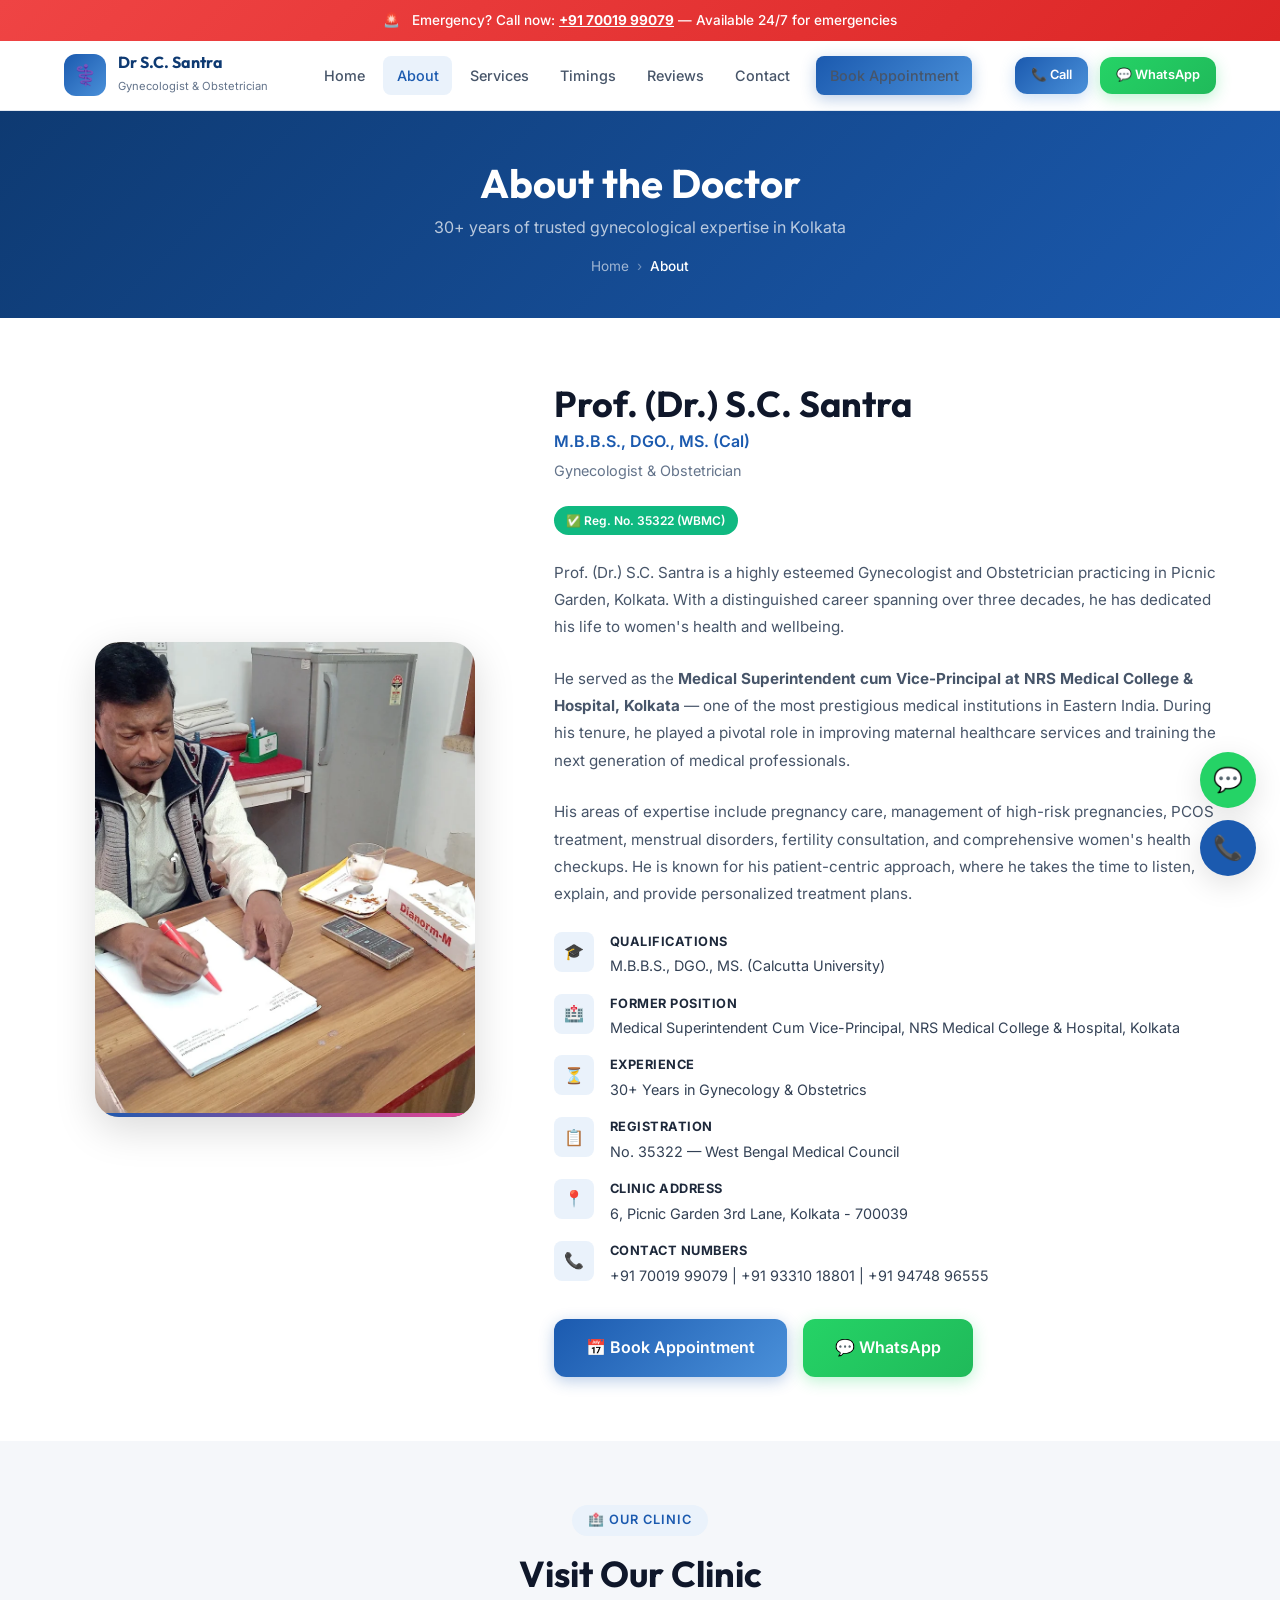
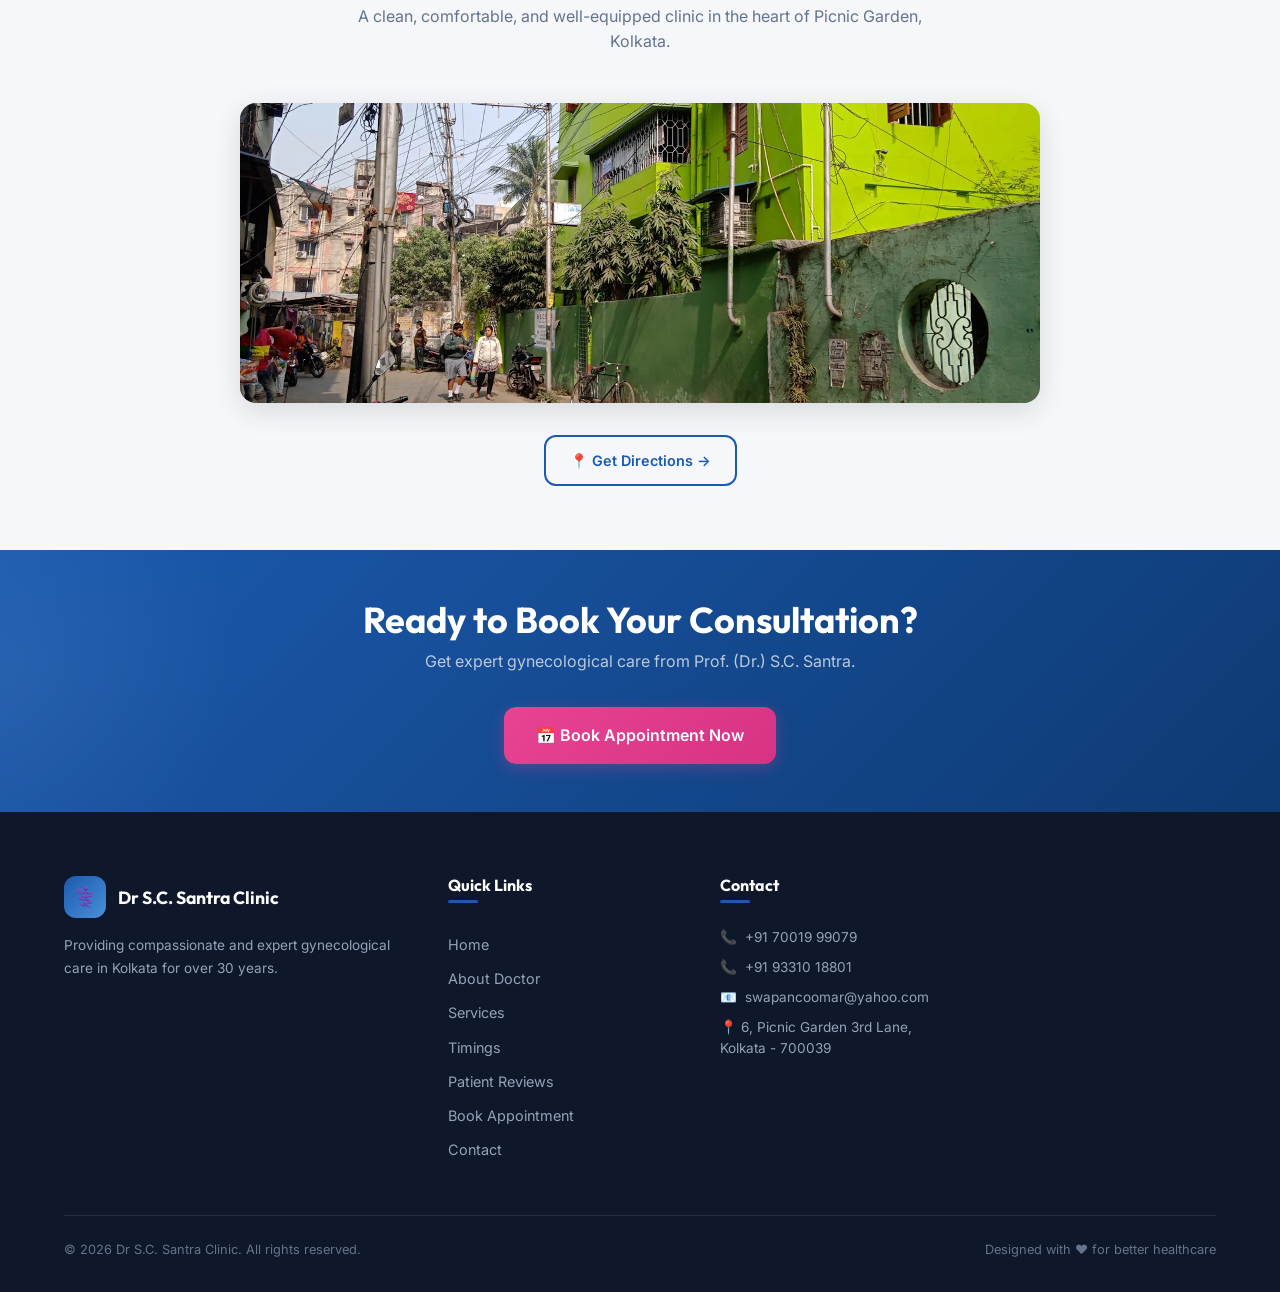
==== about.html @ 9cd1155f "first upload" ====
<!DOCTYPE html>
<html lang="en">

<head>
    <meta charset="UTF-8">
    <meta name="viewport" content="width=device-width, initial-scale=1.0">
    <title>About Prof. (Dr.) S.C. Santra — Gynecologist in Kolkata</title>
    <meta name="description"
        content="Know more about Prof. (Dr.) S.C. Santra — MBBS, DGO, MS (Cal). Formerly Medical Superintendent, NRS Medical College & Hospital, Kolkata. 30+ years of experience in Gynecology & Obstetrics.">
    <meta name="keywords"
        content="Dr SC Santra Kolkata, NRS Medical College gynecologist, best gynecologist Picnic Garden, experienced lady doctor Kolkata">
    <link rel="icon" type="image/svg+xml"
        href="data:image/svg+xml,<svg xmlns='http://www.w3.org/2000/svg' viewBox='0 0 100 100'><text y='.9em' font-size='90'>⚕️</text></svg>">
    <link rel="stylesheet" href="css/style.css">
</head>

<body>

    <!-- Emergency Banner -->
    <div class="emergency-banner">
        <span>🚨</span> Emergency? Call now: <a href="tel:+917001999079">+91 70019 99079</a> — Available 24/7 for
        emergencies
    </div>

    <!-- Header -->
    <header class="header" id="header">
        <div class="container">
            <nav class="nav">
                <a href="index.html" class="nav-logo">
                    <div class="nav-logo-icon">⚕️</div>
                    <div class="nav-logo-text">
                        <h4>Dr S.C. Santra</h4>
                        <span>Gynecologist & Obstetrician</span>
                    </div>
                </a>
                <div class="nav-links" id="navLinks">
                    <a href="index.html">Home</a>
                    <a href="about.html" class="active">About</a>
                    <a href="services.html">Services</a>
                    <a href="timings.html">Timings</a>
                    <a href="reviews.html">Reviews</a>
                    <a href="contact.html">Contact</a>
                    <a href="book.html" class="btn btn-primary btn-sm" style="margin-left:0.5rem;">Book Appointment</a>
                </div>
                <div class="nav-cta">
                    <a href="tel:+917001999079" class="btn btn-call btn-sm">📞 Call</a>
                    <a href="https://wa.me/917001999079?text=Hello%20Doctor%2C%20I%20would%20like%20to%20book%20an%20appointment."
                        class="btn btn-whatsapp btn-sm" target="_blank">💬 WhatsApp</a>
                </div>
                <button class="hamburger" id="hamburger" aria-label="Toggle menu">
                    <span></span><span></span><span></span>
                </button>
            </nav>
        </div>
    </header>

    <!-- Page Header -->
    <section class="page-header">
        <div class="container">
            <h1>About the Doctor</h1>
            <p>30+ years of trusted gynecological expertise in Kolkata</p>
            <div class="breadcrumb">
                <a href="index.html">Home</a>
                <span class="separator">›</span>
                <span class="current">About</span>
            </div>
        </div>
    </section>

    <!-- Doctor Profile -->
    <section class="section">
        <div class="container">
            <div class="doctor-profile">
                <div class="doctor-photo-wrapper fade-in">
                    <div class="doctor-photo">
                        <img src="images/doctor-1.jpg" alt="Prof. (Dr.) S.C. Santra — Gynecologist" loading="lazy">
                    </div>
                </div>
                <div class="doctor-info fade-in">
                    <h2>Prof. (Dr.) S.C. Santra</h2>
                    <p class="doc-qualification">M.B.B.S., DGO., MS. (Cal)</p>
                    <p class="doc-designation">Gynecologist & Obstetrician</p>
                    <span class="doc-reg">✅ Reg. No. 35322 (WBMC)</span>
                    <p class="bio">
                        Prof. (Dr.) S.C. Santra is a highly esteemed Gynecologist and Obstetrician practicing in Picnic
                        Garden, Kolkata.
                        With a distinguished career spanning over three decades, he has dedicated his life to women's
                        health and wellbeing.
                    </p>
                    <p class="bio">
                        He served as the <strong>Medical Superintendent cum Vice-Principal at NRS Medical College &
                            Hospital, Kolkata</strong> —
                        one of the most prestigious medical institutions in Eastern India. During his tenure, he played
                        a pivotal role in
                        improving maternal healthcare services and training the next generation of medical
                        professionals.
                    </p>
                    <p class="bio">
                        His areas of expertise include pregnancy care, management of high-risk pregnancies, PCOS
                        treatment,
                        menstrual disorders, fertility consultation, and comprehensive women's health checkups. He is
                        known for
                        his patient-centric approach, where he takes the time to listen, explain, and provide
                        personalized treatment plans.
                    </p>

                    <div class="doctor-details-list">
                        <div class="detail-item">
                            <div class="detail-icon">🎓</div>
                            <div class="detail-text">
                                <strong>Qualifications</strong>
                                M.B.B.S., DGO., MS. (Calcutta University)
                            </div>
                        </div>
                        <div class="detail-item">
                            <div class="detail-icon">🏥</div>
                            <div class="detail-text">
                                <strong>Former Position</strong>
                                Medical Superintendent Cum Vice-Principal, NRS Medical College & Hospital, Kolkata
                            </div>
                        </div>
                        <div class="detail-item">
                            <div class="detail-icon">⏳</div>
                            <div class="detail-text">
                                <strong>Experience</strong>
                                30+ Years in Gynecology & Obstetrics
                            </div>
                        </div>
                        <div class="detail-item">
                            <div class="detail-icon">📋</div>
                            <div class="detail-text">
                                <strong>Registration</strong>
                                No. 35322 — West Bengal Medical Council
                            </div>
                        </div>
                        <div class="detail-item">
                            <div class="detail-icon">📍</div>
                            <div class="detail-text">
                                <strong>Clinic Address</strong>
                                6, Picnic Garden 3rd Lane, Kolkata - 700039
                            </div>
                        </div>
                        <div class="detail-item">
                            <div class="detail-icon">📞</div>
                            <div class="detail-text">
                                <strong>Contact Numbers</strong>
                                +91 70019 99079 | +91 93310 18801 | +91 94748 96555
                            </div>
                        </div>
                    </div>

                    <div style="display:flex;gap:1rem;flex-wrap:wrap;">
                        <a href="book.html" class="btn btn-primary btn-lg">📅 Book Appointment</a>
                        <a href="https://wa.me/917001999079?text=Hello%20Doctor%2C%20I%20would%20like%20to%20book%20an%20appointment."
                            class="btn btn-whatsapp btn-lg" target="_blank">💬 WhatsApp</a>
                    </div>
                </div>
            </div>
        </div>
    </section>

    <!-- Clinic Photo -->
    <section class="section section-alt">
        <div class="container">
            <div class="section-header fade-in">
                <div class="badge">🏥 Our Clinic</div>
                <h2>Visit Our Clinic</h2>
                <p>A clean, comfortable, and well-equipped clinic in the heart of Picnic Garden, Kolkata.</p>
            </div>
            <div class="clinic-photo fade-in" style="max-width:800px;margin:0 auto;">
                <img src="images/clinic.jpg" alt="Dr S.C. Santra Clinic exterior, Picnic Garden, Kolkata"
                    loading="lazy">
            </div>
            <div class="text-center mt-2">
                <a href="contact.html" class="btn btn-outline">📍 Get Directions →</a>
            </div>
        </div>
    </section>

    <!-- CTA Banner -->
    <section class="cta-banner">
        <div class="container">
            <h2>Ready to Book Your Consultation?</h2>
            <p>Get expert gynecological care from Prof. (Dr.) S.C. Santra.</p>
            <a href="book.html" class="btn btn-accent btn-lg">📅 Book Appointment Now</a>
        </div>
    </section>

    <!-- Footer -->
    <footer class="footer">
        <div class="container">
            <div class="footer-grid">
                <div class="footer-brand">
                    <div class="footer-logo">
                        <div class="footer-logo-icon">⚕️</div>
                        <h4>Dr S.C. Santra Clinic</h4>
                    </div>
                    <p>Providing compassionate and expert gynecological care in Kolkata for over 30 years.</p>
                </div>
                <div class="footer-section">
                    <h4>Quick Links</h4>
                    <div class="footer-links">
                        <a href="index.html">Home</a>
                        <a href="about.html">About Doctor</a>
                        <a href="services.html">Services</a>
                        <a href="timings.html">Timings</a>
                        <a href="reviews.html">Patient Reviews</a>
                        <a href="book.html">Book Appointment</a>
                        <a href="contact.html">Contact</a>
                    </div>
                </div>
                <div class="footer-section">
                    <h4>Contact</h4>
                    <div class="footer-contact">
                        <p>📞 <a href="tel:+917001999079">+91 70019 99079</a></p>
                        <p>📞 <a href="tel:+919331018801">+91 93310 18801</a></p>
                        <p>📧 <a href="mailto:swapancoomar@yahoo.com">swapancoomar@yahoo.com</a></p>
                        <p>📍 6, Picnic Garden 3rd Lane, Kolkata - 700039</p>
                    </div>
                </div>
            </div>
            <div class="footer-bottom">
                <p>© 2026 Dr S.C. Santra Clinic. All rights reserved.</p>
                <p>Designed with ❤️ for better healthcare</p>
            </div>
        </div>
    </footer>

    <!-- Floating Buttons -->
    <div class="floating-buttons">
        <a href="https://wa.me/917001999079?text=Hello%20Doctor%2C%20I%20would%20like%20to%20book%20an%20appointment."
            class="float-btn whatsapp" target="_blank" aria-label="Book on WhatsApp">💬<span class="tooltip">Book on
                WhatsApp</span></a>
        <a href="tel:+917001999079" class="float-btn call" aria-label="Call Clinic">📞<span class="tooltip">Call
                Now</span></a>
    </div>

    <script src="js/main.js"></script>
</body>

</html>
---- css/style.css ----
/* ============================================
   DR S C SANTRA CLINIC — Design System
   ============================================ */

/* ---------- Google Fonts ---------- */
@import url('https://fonts.googleapis.com/css2?family=Outfit:wght@300;400;500;600;700;800&family=Inter:wght@300;400;500;600;700&display=swap');

/* ---------- CSS Variables ---------- */
:root {
  /* Colors */
  --primary:        #1B5AAF;
  --primary-light:  #4A90D9;
  --primary-dark:   #0E3A72;
  --primary-bg:     #EAF2FB;
  --accent:         #E84393;
  --accent-light:   #FDE8F3;
  --white:          #FFFFFF;
  --off-white:      #F5F7FA;
  --gray-50:        #F8FAFC;
  --gray-100:       #F1F5F9;
  --gray-200:       #E2E8F0;
  --gray-300:       #CBD5E1;
  --gray-400:       #94A3B8;
  --gray-500:       #64748B;
  --gray-600:       #475569;
  --gray-700:       #334155;
  --gray-800:       #1E293B;
  --gray-900:       #0F172A;
  --success:        #10B981;
  --warning:        #F59E0B;
  --danger:         #EF4444;
  --whatsapp:       #25D366;
  --call:           #4A90D9;

  /* Typography */
  --font-heading: 'Outfit', sans-serif;
  --font-body:    'Inter', sans-serif;

  /* Spacing */
  --space-xs:  0.25rem;
  --space-sm:  0.5rem;
  --space-md:  1rem;
  --space-lg:  1.5rem;
  --space-xl:  2rem;
  --space-2xl: 3rem;
  --space-3xl: 4rem;

  /* Border Radius */
  --radius-sm:   0.5rem;
  --radius-md:   0.75rem;
  --radius-lg:   1rem;
  --radius-xl:   1.5rem;
  --radius-full: 50%;

  /* Shadows */
  --shadow-sm:  0 1px 3px rgba(0,0,0,0.08);
  --shadow-md:  0 4px 12px rgba(0,0,0,0.1);
  --shadow-lg:  0 8px 30px rgba(0,0,0,0.12);
  --shadow-xl:  0 12px 40px rgba(0,0,0,0.15);

  /* Transitions */
  --transition: all 0.3s cubic-bezier(0.25, 0.46, 0.45, 0.94);
}

/* ---------- Reset & Base ---------- */
*, *::before, *::after {
  margin: 0;
  padding: 0;
  box-sizing: border-box;
}

html {
  scroll-behavior: smooth;
  scroll-padding-top: 80px;
}

body {
  font-family: var(--font-body);
  font-size: 16px;
  line-height: 1.6;
  color: var(--gray-700);
  background: var(--white);
  overflow-x: hidden;
}

a {
  text-decoration: none;
  color: inherit;
  transition: var(--transition);
}

ul, ol { list-style: none; }

img {
  max-width: 100%;
  height: auto;
  display: block;
}

h1, h2, h3, h4, h5, h6 {
  font-family: var(--font-heading);
  font-weight: 700;
  line-height: 1.2;
  color: var(--gray-900);
}

h1 { font-size: clamp(1.8rem, 5vw, 3rem); }
h2 { font-size: clamp(1.5rem, 4vw, 2.25rem); }
h3 { font-size: clamp(1.2rem, 3vw, 1.5rem); }
h4 { font-size: 1.125rem; }

p { margin-bottom: var(--space-md); }

.container {
  width: 100%;
  max-width: 1200px;
  margin: 0 auto;
  padding: 0 var(--space-lg);
}

/* ---------- Emergency Banner ---------- */
.emergency-banner {
  background: linear-gradient(135deg, var(--danger), #DC2626);
  color: var(--white);
  text-align: center;
  padding: 0.6rem var(--space-md);
  font-size: 0.85rem;
  font-weight: 500;
  position: relative;
  z-index: 1001;
  animation: pulse-bg 3s ease-in-out infinite;
}

.emergency-banner a {
  color: var(--white);
  font-weight: 700;
  text-decoration: underline;
}

.emergency-banner span {
  margin-right: 0.5rem;
}

@keyframes pulse-bg {
  0%, 100% { opacity: 1; }
  50% { opacity: 0.9; }
}

/* ---------- Header / Navbar ---------- */
.header {
  position: sticky;
  top: 0;
  z-index: 1000;
  background: rgba(255,255,255,0.95);
  backdrop-filter: blur(20px);
  -webkit-backdrop-filter: blur(20px);
  border-bottom: 1px solid var(--gray-200);
  transition: var(--transition);
}

.header.scrolled {
  box-shadow: var(--shadow-md);
}

.nav {
  display: flex;
  align-items: center;
  justify-content: space-between;
  padding: 0.75rem 0;
}

.nav-logo {
  display: flex;
  align-items: center;
  gap: 0.75rem;
}

.nav-logo-icon {
  width: 42px;
  height: 42px;
  background: linear-gradient(135deg, var(--primary), var(--primary-light));
  border-radius: var(--radius-md);
  display: flex;
  align-items: center;
  justify-content: center;
  color: var(--white);
  font-size: 1.25rem;
}

.nav-logo-text h4 {
  font-size: 1rem;
  font-weight: 700;
  color: var(--primary-dark);
  line-height: 1.2;
}

.nav-logo-text span {
  font-size: 0.7rem;
  color: var(--gray-500);
  font-weight: 400;
}

.nav-links {
  display: flex;
  align-items: center;
  gap: 0.25rem;
}

.nav-links a {
  padding: 0.5rem 0.85rem;
  font-size: 0.9rem;
  font-weight: 500;
  color: var(--gray-600);
  border-radius: var(--radius-sm);
  position: relative;
}

.nav-links a:hover,
.nav-links a.active {
  color: var(--primary);
  background: var(--primary-bg);
}

.nav-cta {
  display: flex;
  align-items: center;
  gap: 0.75rem;
}

.hamburger {
  display: none;
  flex-direction: column;
  gap: 5px;
  cursor: pointer;
  padding: 0.5rem;
  background: none;
  border: none;
  z-index: 1001;
}

.hamburger span {
  width: 24px;
  height: 2.5px;
  background: var(--gray-700);
  border-radius: 2px;
  transition: var(--transition);
}

.hamburger.active span:nth-child(1) {
  transform: rotate(45deg) translate(5px, 5px);
}
.hamburger.active span:nth-child(2) {
  opacity: 0;
}
.hamburger.active span:nth-child(3) {
  transform: rotate(-45deg) translate(5px, -5px);
}

/* ---------- Buttons ---------- */
.btn {
  display: inline-flex;
  align-items: center;
  gap: 0.5rem;
  padding: 0.75rem 1.5rem;
  font-family: var(--font-body);
  font-size: 0.9rem;
  font-weight: 600;
  border: none;
  border-radius: var(--radius-md);
  cursor: pointer;
  transition: var(--transition);
  white-space: nowrap;
}

.btn-primary {
  background: linear-gradient(135deg, var(--primary), var(--primary-light));
  color: var(--white);
  box-shadow: 0 4px 15px rgba(27,90,175,0.3);
}

.btn-primary:hover {
  transform: translateY(-2px);
  box-shadow: 0 6px 20px rgba(27,90,175,0.4);
}

.btn-whatsapp {
  background: linear-gradient(135deg, var(--whatsapp), #20BA5A);
  color: var(--white);
  box-shadow: 0 4px 15px rgba(37,211,102,0.3);
}

.btn-whatsapp:hover {
  transform: translateY(-2px);
  box-shadow: 0 6px 20px rgba(37,211,102,0.4);
}

.btn-call {
  background: linear-gradient(135deg, var(--primary), var(--primary-light));
  color: var(--white);
  box-shadow: 0 4px 15px rgba(74,144,217,0.3);
}

.btn-call:hover {
  transform: translateY(-2px);
  box-shadow: 0 6px 20px rgba(74,144,217,0.4);
}

.btn-outline {
  background: transparent;
  color: var(--primary);
  border: 2px solid var(--primary);
}

.btn-outline:hover {
  background: var(--primary);
  color: var(--white);
  transform: translateY(-2px);
}

.btn-accent {
  background: linear-gradient(135deg, var(--accent), #D63384);
  color: var(--white);
  box-shadow: 0 4px 15px rgba(232,67,147,0.3);
}

.btn-accent:hover {
  transform: translateY(-2px);
  box-shadow: 0 6px 20px rgba(232,67,147,0.4);
}

.btn-sm {
  padding: 0.5rem 1rem;
  font-size: 0.8rem;
}

.btn-lg {
  padding: 1rem 2rem;
  font-size: 1rem;
}

/* ---------- Hero Section ---------- */
.hero {
  position: relative;
  background: linear-gradient(135deg, #0E3A72 0%, #1B5AAF 40%, #4A90D9 100%);
  padding: 4rem 0 3rem;
  overflow: hidden;
  min-height: 85vh;
  display: flex;
  align-items: center;
}

.hero::before {
  content: '';
  position: absolute;
  top: -50%;
  right: -20%;
  width: 600px;
  height: 600px;
  background: radial-gradient(circle, rgba(255,255,255,0.08) 0%, transparent 70%);
  border-radius: 50%;
}

.hero::after {
  content: '';
  position: absolute;
  bottom: -30%;
  left: -15%;
  width: 500px;
  height: 500px;
  background: radial-gradient(circle, rgba(232,67,147,0.1) 0%, transparent 70%);
  border-radius: 50%;
}

.hero-content {
  position: relative;
  z-index: 2;
  display: grid;
  grid-template-columns: 1fr;
  gap: 2rem;
  align-items: center;
}

.hero-text {
  color: var(--white);
}

.hero-badge {
  display: inline-flex;
  align-items: center;
  gap: 0.5rem;
  background: rgba(255,255,255,0.15);
  backdrop-filter: blur(10px);
  border: 1px solid rgba(255,255,255,0.2);
  padding: 0.4rem 1rem;
  border-radius: var(--radius-xl);
  font-size: 0.8rem;
  font-weight: 500;
  color: var(--white);
  margin-bottom: var(--space-lg);
}

.hero-text h1 {
  color: var(--white);
  font-size: clamp(2rem, 5vw, 3.2rem);
  font-weight: 800;
  margin-bottom: 0.5rem;
  line-height: 1.1;
}

.hero-text .qualification {
  font-size: 1rem;
  color: rgba(255,255,255,0.8);
  font-weight: 400;
  margin-bottom: 0.5rem;
}

.hero-text .specialization {
  font-size: 1.15rem;
  color: #FBD38D;
  font-weight: 600;
  margin-bottom: 0.25rem;
}

.hero-text .designation {
  font-size: 0.9rem;
  color: rgba(255,255,255,0.7);
  margin-bottom: var(--space-lg);
}

.hero-text .location {
  display: flex;
  align-items: center;
  gap: 0.5rem;
  font-size: 0.95rem;
  color: rgba(255,255,255,0.85);
  margin-bottom: var(--space-xl);
}

.hero-buttons {
  display: flex;
  flex-wrap: wrap;
  gap: var(--space-md);
  margin-bottom: var(--space-2xl);
}

.hero-stats {
  display: grid;
  grid-template-columns: repeat(3, 1fr);
  gap: var(--space-md);
}

.stat-card {
  background: rgba(255,255,255,0.1);
  backdrop-filter: blur(10px);
  border: 1px solid rgba(255,255,255,0.15);
  padding: 1.25rem 1rem;
  border-radius: var(--radius-lg);
  text-align: center;
}

.stat-card .stat-number {
  font-family: var(--font-heading);
  font-size: 1.75rem;
  font-weight: 800;
  color: var(--white);
  display: block;
}

.stat-card .stat-label {
  font-size: 0.75rem;
  color: rgba(255,255,255,0.7);
  font-weight: 500;
  text-transform: uppercase;
  letter-spacing: 0.5px;
}

.hero-image {
  position: relative;
  display: flex;
  justify-content: center;
}

.hero-image img {
  width: 100%;
  max-width: 400px;
  border-radius: var(--radius-xl);
  box-shadow: 0 20px 60px rgba(0,0,0,0.3);
  border: 4px solid rgba(255,255,255,0.2);
}

/* ---------- Section Styles ---------- */
.section {
  padding: var(--space-3xl) 0;
}

.section-alt {
  background: var(--off-white);
}

.section-blue {
  background: var(--primary-bg);
}

.section-header {
  text-align: center;
  margin-bottom: var(--space-2xl);
}

.section-header .badge {
  display: inline-flex;
  align-items: center;
  gap: 0.4rem;
  background: var(--primary-bg);
  color: var(--primary);
  padding: 0.35rem 1rem;
  border-radius: var(--radius-xl);
  font-size: 0.8rem;
  font-weight: 600;
  text-transform: uppercase;
  letter-spacing: 1px;
  margin-bottom: var(--space-md);
}

.section-header h2 {
  margin-bottom: var(--space-sm);
}

.section-header p {
  color: var(--gray-500);
  max-width: 600px;
  margin: 0 auto;
  font-size: 1rem;
}

/* ---------- Services Grid ---------- */
.services-grid {
  display: grid;
  grid-template-columns: repeat(auto-fill, minmax(300px, 1fr));
  gap: var(--space-lg);
}

.service-card {
  background: var(--white);
  border-radius: var(--radius-lg);
  padding: var(--space-xl);
  box-shadow: var(--shadow-sm);
  border: 1px solid var(--gray-200);
  transition: var(--transition);
  position: relative;
  overflow: hidden;
}

.service-card::before {
  content: '';
  position: absolute;
  top: 0;
  left: 0;
  right: 0;
  height: 4px;
  background: linear-gradient(90deg, var(--primary), var(--primary-light));
  transform: scaleX(0);
  transition: var(--transition);
}

.service-card:hover {
  transform: translateY(-4px);
  box-shadow: var(--shadow-lg);
  border-color: var(--primary-light);
}

.service-card:hover::before {
  transform: scaleX(1);
}

.service-icon {
  width: 56px;
  height: 56px;
  background: var(--primary-bg);
  border-radius: var(--radius-md);
  display: flex;
  align-items: center;
  justify-content: center;
  font-size: 1.5rem;
  margin-bottom: var(--space-md);
  transition: var(--transition);
}

.service-card:hover .service-icon {
  background: linear-gradient(135deg, var(--primary), var(--primary-light));
  transform: scale(1.1);
}

.service-card:hover .service-icon span {
  filter: brightness(0) invert(1);
}

.service-card h3 {
  font-size: 1.1rem;
  margin-bottom: var(--space-sm);
}

.service-card p {
  font-size: 0.9rem;
  color: var(--gray-500);
  margin-bottom: 0;
  line-height: 1.6;
}

/* ---------- Doctor Profile Card ---------- */
.doctor-profile {
  display: grid;
  grid-template-columns: 1fr;
  gap: var(--space-2xl);
  align-items: center;
}

.doctor-photo-wrapper {
  position: relative;
  display: flex;
  justify-content: center;
}

.doctor-photo {
  width: 100%;
  max-width: 380px;
  border-radius: var(--radius-xl);
  overflow: hidden;
  box-shadow: var(--shadow-xl);
  position: relative;
}

.doctor-photo::after {
  content: '';
  position: absolute;
  bottom: 0;
  left: 0;
  right: 0;
  height: 4px;
  background: linear-gradient(90deg, var(--primary), var(--accent));
}

.doctor-photo img {
  width: 100%;
  height: auto;
  object-fit: cover;
  aspect-ratio: 4/5;
}

.doctor-info h2 {
  margin-bottom: 0.25rem;
}

.doctor-info .doc-qualification {
  color: var(--primary);
  font-weight: 600;
  font-size: 1rem;
  margin-bottom: var(--space-xs);
}

.doctor-info .doc-designation {
  color: var(--gray-500);
  font-size: 0.9rem;
  margin-bottom: var(--space-lg);
}

.doctor-info .doc-reg {
  display: inline-flex;
  align-items: center;
  gap: 0.4rem;
  background: var(--success);
  color: var(--white);
  padding: 0.3rem 0.8rem;
  border-radius: var(--radius-xl);
  font-size: 0.75rem;
  font-weight: 600;
  margin-bottom: var(--space-lg);
}

.doctor-info .bio {
  font-size: 0.95rem;
  color: var(--gray-600);
  line-height: 1.8;
  margin-bottom: var(--space-lg);
}

.doctor-details-list {
  display: flex;
  flex-direction: column;
  gap: var(--space-md);
  margin-bottom: var(--space-xl);
}

.detail-item {
  display: flex;
  align-items: flex-start;
  gap: var(--space-md);
}

.detail-item .detail-icon {
  width: 40px;
  height: 40px;
  background: var(--primary-bg);
  border-radius: var(--radius-sm);
  display: flex;
  align-items: center;
  justify-content: center;
  font-size: 1rem;
  flex-shrink: 0;
}

.detail-item .detail-text {
  font-size: 0.9rem;
}

.detail-item .detail-text strong {
  display: block;
  color: var(--gray-800);
  font-size: 0.8rem;
  text-transform: uppercase;
  letter-spacing: 0.5px;
  margin-bottom: 0.15rem;
}

/* ---------- Timings Table ---------- */
.timings-wrapper {
  background: var(--white);
  border-radius: var(--radius-lg);
  overflow: hidden;
  box-shadow: var(--shadow-md);
  border: 1px solid var(--gray-200);
}

.timings-table {
  width: 100%;
  border-collapse: collapse;
}

.timings-table thead {
  background: linear-gradient(135deg, var(--primary), var(--primary-light));
  color: var(--white);
}

.timings-table th {
  padding: 1rem 1.25rem;
  font-family: var(--font-heading);
  font-weight: 600;
  font-size: 0.9rem;
  text-align: left;
  text-transform: uppercase;
  letter-spacing: 0.5px;
}

.timings-table td {
  padding: 1rem 1.25rem;
  font-size: 0.9rem;
  border-bottom: 1px solid var(--gray-100);
}

.timings-table tbody tr {
  transition: var(--transition);
}

.timings-table tbody tr:hover {
  background: var(--gray-50);
}

.timings-table tbody tr.today {
  background: var(--primary-bg);
  border-left: 4px solid var(--primary);
}

.timings-table tbody tr.today td:first-child {
  font-weight: 700;
  color: var(--primary);
}

.timings-table .closed {
  color: var(--danger);
  font-weight: 600;
}

.timings-table .emergency {
  color: var(--warning);
  font-weight: 600;
}

.timings-table .time-slot {
  display: inline-flex;
  align-items: center;
  gap: 0.4rem;
}

.today-indicator {
  display: inline-flex;
  align-items: center;
  gap: 0.3rem;
  background: var(--primary);
  color: var(--white);
  padding: 0.2rem 0.6rem;
  border-radius: var(--radius-xl);
  font-size: 0.7rem;
  font-weight: 600;
  margin-left: 0.5rem;
}

/* ---------- Reviews ---------- */
.reviews-grid {
  display: grid;
  grid-template-columns: repeat(auto-fill, minmax(320px, 1fr));
  gap: var(--space-lg);
}

.review-card {
  background: var(--white);
  border-radius: var(--radius-lg);
  padding: var(--space-xl);
  box-shadow: var(--shadow-sm);
  border: 1px solid var(--gray-200);
  transition: var(--transition);
  position: relative;
}

.review-card:hover {
  transform: translateY(-3px);
  box-shadow: var(--shadow-lg);
}

.review-card .quote-icon {
  color: var(--primary-bg);
  font-size: 3rem;
  line-height: 1;
  position: absolute;
  top: 1rem;
  right: 1.5rem;
  font-family: Georgia, serif;
}

.review-header {
  display: flex;
  align-items: center;
  gap: var(--space-md);
  margin-bottom: var(--space-md);
}

.review-avatar {
  width: 48px;
  height: 48px;
  background: linear-gradient(135deg, var(--primary), var(--primary-light));
  border-radius: var(--radius-full);
  display: flex;
  align-items: center;
  justify-content: center;
  color: var(--white);
  font-weight: 700;
  font-size: 1.1rem;
  flex-shrink: 0;
}

.review-meta h4 {
  font-size: 0.95rem;
  margin-bottom: 0.1rem;
}

.review-meta .review-date {
  font-size: 0.8rem;
  color: var(--gray-400);
}

.review-stars {
  color: #FBBF24;
  font-size: 1rem;
  margin-bottom: var(--space-md);
  letter-spacing: 2px;
}

.review-text {
  font-size: 0.9rem;
  color: var(--gray-600);
  line-height: 1.7;
  font-style: italic;
  margin-bottom: 0;
}

.google-badge {
  display: inline-flex;
  align-items: center;
  gap: 0.4rem;
  margin-top: var(--space-md);
  font-size: 0.75rem;
  color: var(--gray-400);
}

/* ---------- Booking Form ---------- */
.booking-form-wrapper {
  max-width: 700px;
  margin: 0 auto;
}

.booking-form {
  background: var(--white);
  border-radius: var(--radius-lg);
  padding: var(--space-2xl);
  box-shadow: var(--shadow-lg);
  border: 1px solid var(--gray-200);
}

.form-group {
  margin-bottom: var(--space-lg);
}

.form-group label {
  display: block;
  font-size: 0.85rem;
  font-weight: 600;
  color: var(--gray-700);
  margin-bottom: var(--space-sm);
}

.form-group label .required {
  color: var(--danger);
}

.form-group input,
.form-group select,
.form-group textarea {
  width: 100%;
  padding: 0.85rem 1rem;
  font-family: var(--font-body);
  font-size: 0.9rem;
  border: 2px solid var(--gray-200);
  border-radius: var(--radius-md);
  transition: var(--transition);
  background: var(--white);
  color: var(--gray-800);
}

.form-group input:focus,
.form-group select:focus,
.form-group textarea:focus {
  outline: none;
  border-color: var(--primary);
  box-shadow: 0 0 0 4px rgba(27,90,175,0.1);
}

.form-group textarea {
  resize: vertical;
  min-height: 120px;
}

.form-row {
  display: grid;
  grid-template-columns: 1fr 1fr;
  gap: var(--space-md);
}

/* ---------- FAQ Accordion ---------- */
.faq-list {
  max-width: 800px;
  margin: 0 auto;
}

.faq-item {
  background: var(--white);
  border-radius: var(--radius-md);
  margin-bottom: var(--space-md);
  box-shadow: var(--shadow-sm);
  border: 1px solid var(--gray-200);
  overflow: hidden;
  transition: var(--transition);
}

.faq-item:hover {
  border-color: var(--primary-light);
}

.faq-question {
  width: 100%;
  display: flex;
  align-items: center;
  justify-content: space-between;
  padding: 1.15rem 1.25rem;
  background: none;
  border: none;
  cursor: pointer;
  font-family: var(--font-body);
  font-size: 0.95rem;
  font-weight: 600;
  color: var(--gray-800);
  text-align: left;
  gap: var(--space-md);
}

.faq-question .faq-icon {
  width: 28px;
  height: 28px;
  background: var(--primary-bg);
  border-radius: var(--radius-full);
  display: flex;
  align-items: center;
  justify-content: center;
  font-size: 1rem;
  color: var(--primary);
  transition: var(--transition);
  flex-shrink: 0;
}

.faq-item.active .faq-question .faq-icon {
  background: var(--primary);
  color: var(--white);
  transform: rotate(45deg);
}

.faq-answer {
  max-height: 0;
  overflow: hidden;
  transition: max-height 0.4s ease;
}

.faq-answer-inner {
  padding: 0 1.25rem 1.25rem;
  font-size: 0.9rem;
  color: var(--gray-600);
  line-height: 1.7;
}

.faq-item.active .faq-answer {
  max-height: 500px;
}

/* ---------- Contact & Map ---------- */
.contact-grid {
  display: grid;
  grid-template-columns: 1fr;
  gap: var(--space-2xl);
}

.contact-info-list {
  display: flex;
  flex-direction: column;
  gap: var(--space-lg);
}

.contact-item {
  display: flex;
  align-items: flex-start;
  gap: var(--space-md);
  padding: var(--space-lg);
  background: var(--white);
  border-radius: var(--radius-md);
  box-shadow: var(--shadow-sm);
  border: 1px solid var(--gray-200);
  transition: var(--transition);
}

.contact-item:hover {
  box-shadow: var(--shadow-md);
  border-color: var(--primary-light);
}

.contact-icon {
  width: 48px;
  height: 48px;
  background: var(--primary-bg);
  border-radius: var(--radius-md);
  display: flex;
  align-items: center;
  justify-content: center;
  font-size: 1.25rem;
  flex-shrink: 0;
}

.contact-item h4 {
  font-size: 0.85rem;
  text-transform: uppercase;
  letter-spacing: 0.5px;
  color: var(--gray-500);
  margin-bottom: 0.25rem;
}

.contact-item p {
  font-size: 0.95rem;
  color: var(--gray-800);
  font-weight: 500;
  margin-bottom: 0;
}

.contact-item a {
  color: var(--primary);
  font-weight: 600;
}

.contact-item a:hover {
  text-decoration: underline;
}

.map-wrapper {
  border-radius: var(--radius-lg);
  overflow: hidden;
  box-shadow: var(--shadow-lg);
  border: 3px solid var(--gray-200);
  height: 400px;
}

.map-wrapper iframe {
  width: 100%;
  height: 100%;
  border: none;
}

/* ---------- Footer ---------- */
.footer {
  background: var(--gray-900);
  color: var(--gray-300);
  padding: var(--space-3xl) 0 var(--space-xl);
}

.footer-grid {
  display: grid;
  grid-template-columns: 1fr;
  gap: var(--space-2xl);
  margin-bottom: var(--space-2xl);
}

.footer-brand .footer-logo {
  display: flex;
  align-items: center;
  gap: 0.75rem;
  margin-bottom: var(--space-md);
}

.footer-brand .footer-logo-icon {
  width: 42px;
  height: 42px;
  background: linear-gradient(135deg, var(--primary), var(--primary-light));
  border-radius: var(--radius-md);
  display: flex;
  align-items: center;
  justify-content: center;
  color: var(--white);
  font-size: 1.25rem;
}

.footer-brand .footer-logo h4 {
  color: var(--white);
  font-size: 1.1rem;
}

.footer-brand p {
  font-size: 0.85rem;
  line-height: 1.7;
  color: var(--gray-400);
}

.footer-section h4 {
  color: var(--white);
  font-size: 1rem;
  margin-bottom: var(--space-lg);
  position: relative;
  padding-bottom: var(--space-sm);
}

.footer-section h4::after {
  content: '';
  position: absolute;
  bottom: 0;
  left: 0;
  width: 30px;
  height: 3px;
  background: var(--primary);
  border-radius: 2px;
}

.footer-links a {
  display: block;
  padding: 0.35rem 0;
  font-size: 0.9rem;
  color: var(--gray-400);
}

.footer-links a:hover {
  color: var(--primary-light);
  padding-left: 0.5rem;
}

.footer-contact p {
  display: flex;
  align-items: center;
  gap: 0.5rem;
  font-size: 0.85rem;
  color: var(--gray-400);
  margin-bottom: var(--space-sm);
}

.footer-bottom {
  border-top: 1px solid rgba(255,255,255,0.1);
  padding-top: var(--space-lg);
  display: flex;
  flex-direction: column;
  align-items: center;
  gap: var(--space-md);
  text-align: center;
}

.footer-bottom p {
  font-size: 0.8rem;
  color: var(--gray-500);
  margin-bottom: 0;
}

/* ---------- Floating Buttons ---------- */
.floating-buttons {
  position: fixed;
  bottom: 1.5rem;
  right: 1.5rem;
  display: flex;
  flex-direction: column;
  gap: 0.75rem;
  z-index: 999;
}

.float-btn {
  width: 56px;
  height: 56px;
  border-radius: var(--radius-full);
  display: flex;
  align-items: center;
  justify-content: center;
  font-size: 1.5rem;
  color: var(--white);
  box-shadow: var(--shadow-lg);
  transition: var(--transition);
  cursor: pointer;
  border: none;
  position: relative;
}

.float-btn:hover {
  transform: scale(1.1);
}

.float-btn.whatsapp {
  background: var(--whatsapp);
  animation: float-pulse 2s ease-in-out infinite;
}

.float-btn.call {
  background: var(--primary);
}

.float-btn .tooltip {
  position: absolute;
  right: calc(100% + 10px);
  white-space: nowrap;
  background: var(--gray-900);
  color: var(--white);
  padding: 0.4rem 0.8rem;
  border-radius: var(--radius-sm);
  font-size: 0.75rem;
  font-family: var(--font-body);
  opacity: 0;
  pointer-events: none;
  transition: var(--transition);
}

.float-btn:hover .tooltip {
  opacity: 1;
}

@keyframes float-pulse {
  0%, 100% { box-shadow: 0 4px 20px rgba(37,211,102,0.4); }
  50%      { box-shadow: 0 4px 30px rgba(37,211,102,0.6); }
}

/* ---------- Page Header Banner ---------- */
.page-header {
  background: linear-gradient(135deg, var(--primary-dark) 0%, var(--primary) 100%);
  padding: 3rem 0 2.5rem;
  text-align: center;
  position: relative;
  overflow: hidden;
}

.page-header::before {
  content: '';
  position: absolute;
  top: -50%;
  right: -30%;
  width: 400px;
  height: 400px;
  background: radial-gradient(circle, rgba(255,255,255,0.05) 0%, transparent 70%);
  border-radius: 50%;
}

.page-header h1 {
  color: var(--white);
  font-size: clamp(1.6rem, 4vw, 2.5rem);
  margin-bottom: 0.5rem;
}

.page-header p {
  color: rgba(255,255,255,0.7);
  font-size: 1rem;
  margin-bottom: 0;
}

.breadcrumb {
  display: flex;
  align-items: center;
  justify-content: center;
  gap: 0.5rem;
  margin-top: var(--space-md);
  font-size: 0.85rem;
}

.breadcrumb a {
  color: rgba(255,255,255,0.6);
}

.breadcrumb a:hover {
  color: var(--white);
}

.breadcrumb .separator {
  color: rgba(255,255,255,0.4);
}

.breadcrumb .current {
  color: var(--white);
  font-weight: 500;
}

/* ---------- Testimonial Slider (Home) ---------- */
.testimonial-slider {
  position: relative;
  overflow: hidden;
}

.testimonial-track {
  display: flex;
  transition: transform 0.5s ease;
}

.testimonial-slide {
  min-width: 100%;
  padding: 0 var(--space-md);
}

.slider-controls {
  display: flex;
  align-items: center;
  justify-content: center;
  gap: var(--space-md);
  margin-top: var(--space-xl);
}

.slider-btn {
  width: 40px;
  height: 40px;
  border-radius: var(--radius-full);
  background: var(--white);
  border: 2px solid var(--gray-200);
  display: flex;
  align-items: center;
  justify-content: center;
  cursor: pointer;
  transition: var(--transition);
  font-size: 1rem;
  color: var(--gray-600);
}

.slider-btn:hover {
  background: var(--primary);
  color: var(--white);
  border-color: var(--primary);
}

.slider-dots {
  display: flex;
  gap: 0.5rem;
}

.slider-dot {
  width: 10px;
  height: 10px;
  border-radius: var(--radius-full);
  background: var(--gray-300);
  border: none;
  cursor: pointer;
  transition: var(--transition);
}

.slider-dot.active {
  background: var(--primary);
  width: 28px;
  border-radius: 5px;
}

/* ---------- Quick Info Strip ---------- */
.info-strip {
  background: var(--white);
  padding: var(--space-xl) 0;
  box-shadow: var(--shadow-sm);
  border-bottom: 1px solid var(--gray-100);
}

.info-strip-grid {
  display: grid;
  grid-template-columns: repeat(auto-fit, minmax(200px, 1fr));
  gap: var(--space-lg);
}

.info-strip-item {
  display: flex;
  align-items: center;
  gap: var(--space-md);
}

.info-strip-item .info-icon {
  width: 44px;
  height: 44px;
  background: var(--primary-bg);
  border-radius: var(--radius-md);
  display: flex;
  align-items: center;
  justify-content: center;
  font-size: 1.15rem;
  flex-shrink: 0;
}

.info-strip-item h4 {
  font-size: 0.75rem;
  text-transform: uppercase;
  letter-spacing: 0.5px;
  color: var(--gray-500);
  font-weight: 500;
  margin-bottom: 0.1rem;
}

.info-strip-item p {
  font-size: 0.9rem;
  font-weight: 600;
  color: var(--gray-800);
  margin-bottom: 0;
}

/* ---------- CTA Banner ---------- */
.cta-banner {
  background: linear-gradient(135deg, var(--primary) 0%, var(--primary-dark) 100%);
  padding: var(--space-2xl) 0;
  text-align: center;
  position: relative;
  overflow: hidden;
}

.cta-banner::before {
  content: '';
  position: absolute;
  top: -50%;
  left: -20%;
  width: 500px;
  height: 500px;
  background: radial-gradient(circle, rgba(255,255,255,0.06) 0%, transparent 70%);
  border-radius: 50%;
}

.cta-banner h2 {
  color: var(--white);
  margin-bottom: var(--space-sm);
  position: relative;
}

.cta-banner p {
  color: rgba(255,255,255,0.7);
  margin-bottom: var(--space-xl);
  position: relative;
}

.cta-banner .btn {
  position: relative;
}

/* ---------- Clinic Photo ---------- */
.clinic-photo {
  border-radius: var(--radius-lg);
  overflow: hidden;
  box-shadow: var(--shadow-lg);
}

.clinic-photo img {
  width: 100%;
  height: 300px;
  object-fit: cover;
}

/* ---------- Responsive Breakpoints ---------- */
@media (min-width: 768px) {
  .hero-content {
    grid-template-columns: 1.2fr 0.8fr;
  }

  .doctor-profile {
    grid-template-columns: 0.8fr 1.2fr;
  }

  .contact-grid {
    grid-template-columns: 1fr 1fr;
  }

  .footer-grid {
    grid-template-columns: 1.5fr 1fr 1fr;
  }

  .footer-bottom {
    flex-direction: row;
    justify-content: space-between;
  }
}

@media (min-width: 1024px) {
  .footer-grid {
    grid-template-columns: 1.5fr 1fr 1fr 1fr;
  }
}

@media (max-width: 767px) {
  .nav-links {
    position: fixed;
    top: 0;
    left: 0;
    right: 0;
    bottom: 0;
    background: rgba(255,255,255,0.98);
    backdrop-filter: blur(20px);
    flex-direction: column;
    justify-content: center;
    align-items: center;
    gap: 0.5rem;
    transform: translateX(100%);
    transition: transform 0.4s cubic-bezier(0.25, 0.46, 0.45, 0.94);
    z-index: 999;
  }

  .nav-links.active {
    transform: translateX(0);
  }

  .nav-links a {
    font-size: 1.2rem;
    padding: 0.75rem 2rem;
  }

  .hamburger {
    display: flex;
  }

  .nav-cta {
    display: none;
  }

  .hero {
    padding: 3rem 0 2rem;
    min-height: auto;
  }

  .hero-text h1 {
    font-size: 1.8rem;
  }

  .hero-stats {
    grid-template-columns: repeat(3, 1fr);
    gap: 0.5rem;
  }

  .stat-card {
    padding: 1rem 0.5rem;
  }

  .stat-card .stat-number {
    font-size: 1.3rem;
  }

  .hero-image {
    display: none;
  }

  .hero-buttons {
    flex-direction: column;
  }

  .hero-buttons .btn {
    justify-content: center;
  }

  .services-grid {
    grid-template-columns: 1fr;
  }

  .reviews-grid {
    grid-template-columns: 1fr;
  }

  .form-row {
    grid-template-columns: 1fr;
  }

  .section {
    padding: 2.5rem 0;
  }

  .timings-table th,
  .timings-table td {
    padding: 0.75rem 0.85rem;
    font-size: 0.8rem;
  }

  .floating-buttons {
    bottom: 1rem;
    right: 1rem;
  }

  .float-btn {
    width: 50px;
    height: 50px;
    font-size: 1.3rem;
  }
}

/* ---------- Animations ---------- */
.fade-in {
  opacity: 0;
  transform: translateY(20px);
  transition: opacity 0.6s ease, transform 0.6s ease;
}

.fade-in.visible {
  opacity: 1;
  transform: translateY(0);
}

/* ---------- Utility Classes ---------- */
.text-center { text-align: center; }
.text-primary { color: var(--primary); }
.mt-1 { margin-top: var(--space-md); }
.mt-2 { margin-top: var(--space-xl); }
.mb-1 { margin-top: var(--space-md); }
.mb-2 { margin-bottom: var(--space-xl); }
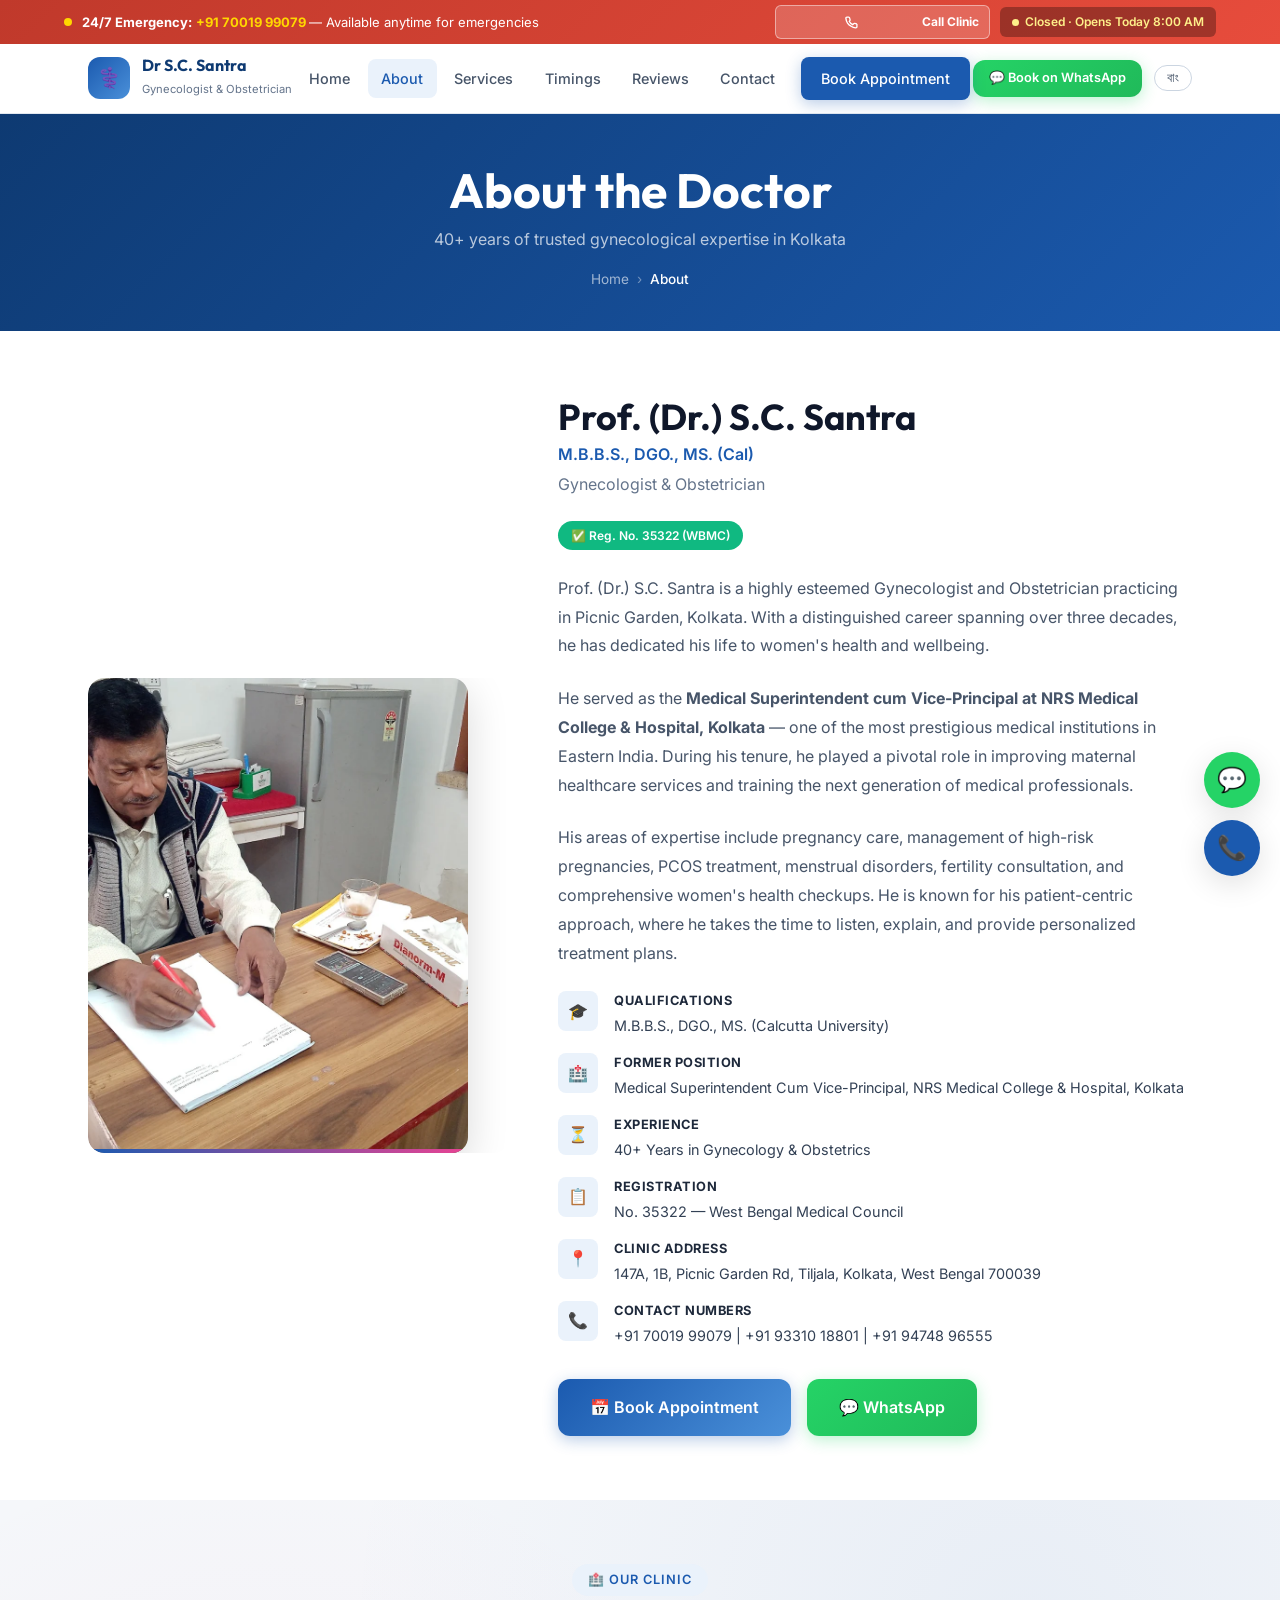
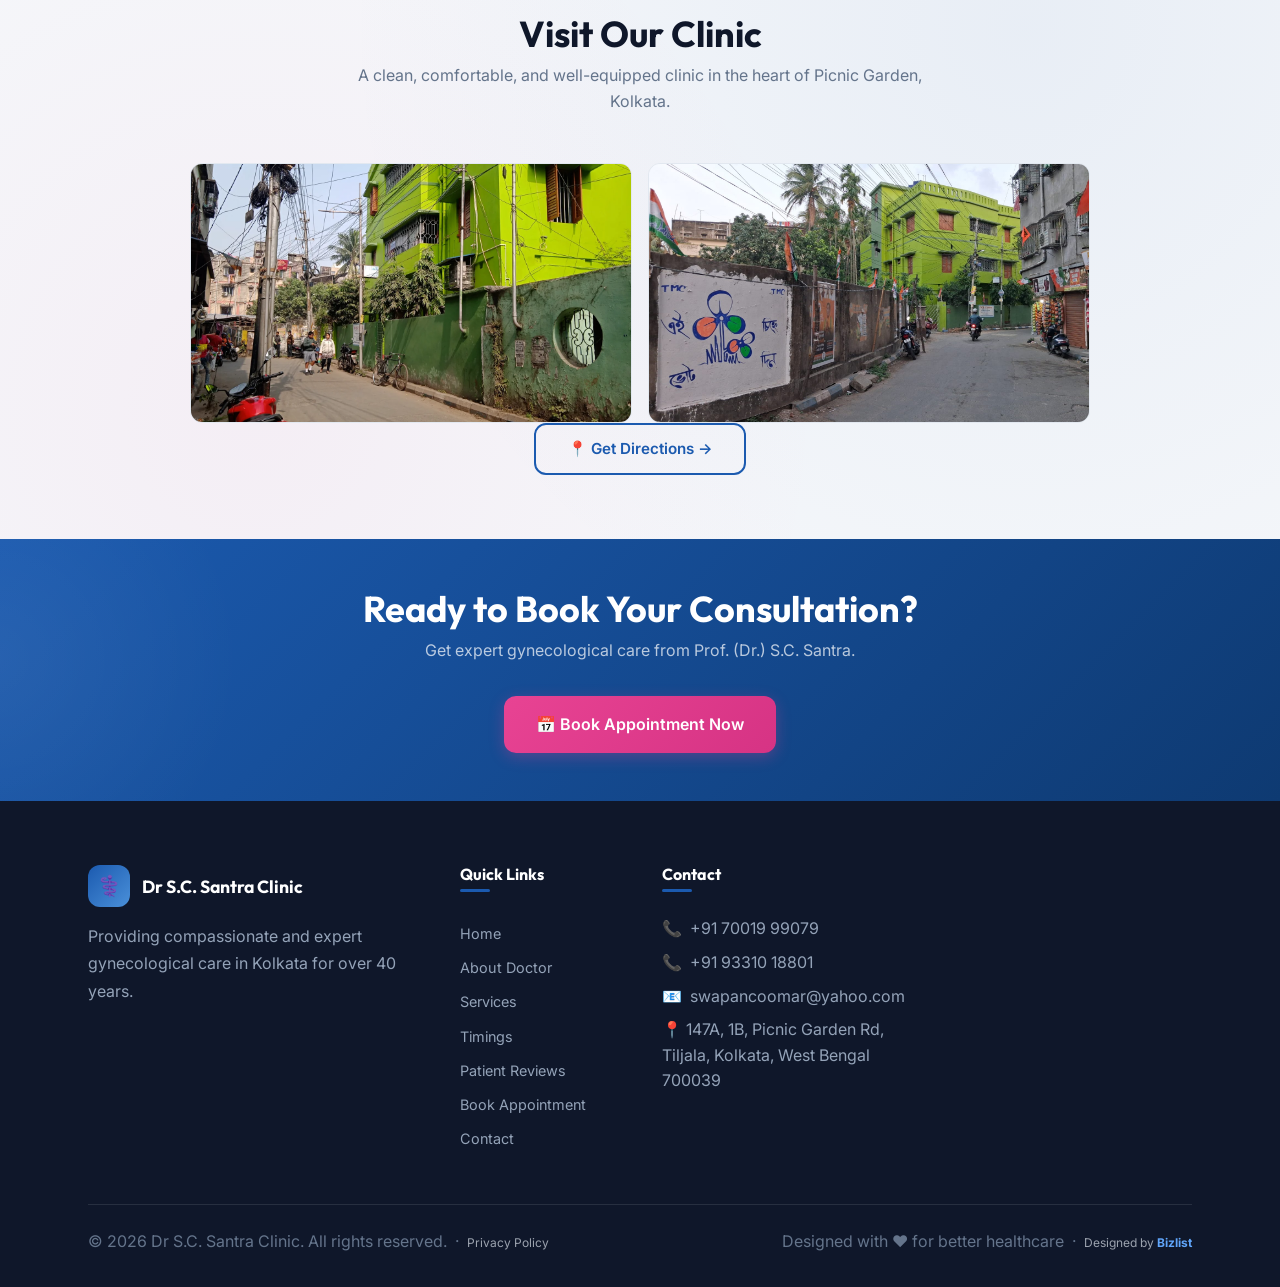
==== commit 75b3168f: "feat: clinic website updates — maps, schedule, agency credit, images" ====
--- a/about.html
+++ b/about.html
@@ -4,22 +4,59 @@
 <head>
     <meta charset="UTF-8">
     <meta name="viewport" content="width=device-width, initial-scale=1.0">
+    <meta name="view-transition" content="same-origin">
     <title>About Prof. (Dr.) S.C. Santra — Gynecologist in Kolkata</title>
     <meta name="description"
-        content="Know more about Prof. (Dr.) S.C. Santra — MBBS, DGO, MS (Cal). Formerly Medical Superintendent, NRS Medical College & Hospital, Kolkata. 30+ years of experience in Gynecology & Obstetrics.">
+        content="Know more about Prof. (Dr.) S.C. Santra — MBBS, DGO, MS (Cal). Formerly Medical Superintendent, NRS Medical College & Hospital, Kolkata. 40+ years of experience in Gynecology & Obstetrics.">
     <meta name="keywords"
         content="Dr SC Santra Kolkata, NRS Medical College gynecologist, best gynecologist Picnic Garden, experienced lady doctor Kolkata">
     <link rel="icon" type="image/svg+xml"
         href="data:image/svg+xml,<svg xmlns='http://www.w3.org/2000/svg' viewBox='0 0 100 100'><text y='.9em' font-size='90'>⚕️</text></svg>">
     <link rel="stylesheet" href="css/style.css">
+    <script type="application/ld+json">
+    {
+      "@context": "https://schema.org",
+      "@type": ["MedicalClinic","LocalBusiness"],
+      "name": "Dr S.C. Santra Clinic",
+      "telephone": ["+917001999079","+919331018801","+919474896555"],
+      "email": "swapancoomar@yahoo.com",
+      "address": { "@type": "PostalAddress", "streetAddress": "147A, 1B, Picnic Garden Rd, Tiljala", "addressLocality": "Kolkata", "addressRegion": "West Bengal", "postalCode": "700039", "addressCountry": "IN" },
+      "aggregateRating": { "@type": "AggregateRating", "ratingValue": "5.0", "reviewCount": "3", "bestRating": "5" }
+    }
+    </script>
 </head>
 
 <body>
 
-    <!-- Emergency Banner -->
+    <!-- Emergency Banner (Redesign) -->
     <div class="emergency-banner">
-        <span>🚨</span> Emergency? Call now: <a href="tel:+917001999079">+91 70019 99079</a> — Available 24/7 for
-        emergencies
+        <div class="emergency-banner-inner">
+            <!-- LEFT: pulsing dot + emergency text -->
+            <div class="emergency-left">
+                <span class="pulse-dot"></span>
+                <span class="emergency-text">
+                    <strong>24/7 Emergency:</strong>
+                    <a href="tel:+917001999079" class="emergency-phone">
+                        +91 70019 99079
+                    </a>
+                    — Available anytime for emergencies
+                </span>
+            </div>
+
+            <!-- RIGHT: Call button + Open/Closed status -->
+            <div class="emergency-right">
+                <a href="tel:+917001999079" class="banner-call-btn">
+                    <svg width="131" height="13" viewBox="0 0 24 24" fill="none" stroke="currentColor"
+                        stroke-width="2.5" stroke-linecap="round" stroke-linejoin="round">
+                        <path
+                            d="M22 16.92v3a2 2 0 0 1-2.18 2 19.79 19.79 0 0 1-8.63-3.07A19.5 19.5 0 0 1 4.69 13a19.79 19.79 0 0 1-3.07-8.67A2 2 0 0 1 3.6 2h3a2 2 0 0 1 2 1.72c.127.96.361 1.903.7 2.81a2 2 0 0 1-.45 2.11L7.91 9.91a16 16 0 0 0 6.18 6.18l1.97-1.97a2 2 0 0 1 2.11-.45c.907.339 1.85.573 2.81.7A2 2 0 0 1 22 16.92z" />
+                    </svg>
+                    Call Clinic
+                </a>
+                <!-- This div is populated by utils.js renderClinicStatus() -->
+                <div id="clinic-status"></div>
+            </div>
+        </div>
     </div>
 
     <!-- Header -->
@@ -43,9 +80,10 @@
                     <a href="book.html" class="btn btn-primary btn-sm" style="margin-left:0.5rem;">Book Appointment</a>
                 </div>
                 <div class="nav-cta">
-                    <a href="tel:+917001999079" class="btn btn-call btn-sm">📞 Call</a>
                     <a href="https://wa.me/917001999079?text=Hello%20Doctor%2C%20I%20would%20like%20to%20book%20an%20appointment."
-                        class="btn btn-whatsapp btn-sm" target="_blank">💬 WhatsApp</a>
+                        class="btn btn-whatsapp btn-sm" target="_blank" data-i18n="bookWhatsApp">💬 WhatsApp</a>
+                    <button id="lang-toggle" onclick="toggleLanguage()" title="Toggle Bengali/English"
+                        style="padding:4px 12px;border:1px solid var(--gray-300);border-radius:999px;background:transparent;cursor:pointer;font-size:13px;font-weight:500;color:var(--gray-600);">বাং</button>
                 </div>
                 <button class="hamburger" id="hamburger" aria-label="Toggle menu">
                     <span></span><span></span><span></span>
@@ -58,7 +96,7 @@
     <section class="page-header">
         <div class="container">
             <h1>About the Doctor</h1>
-            <p>30+ years of trusted gynecological expertise in Kolkata</p>
+            <p>40+ years of trusted gynecological expertise in Kolkata</p>
             <div class="breadcrumb">
                 <a href="index.html">Home</a>
                 <span class="separator">›</span>
@@ -123,7 +161,7 @@
                             <div class="detail-icon">⏳</div>
                             <div class="detail-text">
                                 <strong>Experience</strong>
-                                30+ Years in Gynecology & Obstetrics
+                                40+ Years in Gynecology & Obstetrics
                             </div>
                         </div>
                         <div class="detail-item">
@@ -137,7 +175,7 @@
                             <div class="detail-icon">📍</div>
                             <div class="detail-text">
                                 <strong>Clinic Address</strong>
-                                6, Picnic Garden 3rd Lane, Kolkata - 700039
+                                147A, 1B, Picnic Garden Rd, Tiljala, Kolkata, West Bengal 700039
                             </div>
                         </div>
                         <div class="detail-item">
@@ -167,9 +205,12 @@
                 <h2>Visit Our Clinic</h2>
                 <p>A clean, comfortable, and well-equipped clinic in the heart of Picnic Garden, Kolkata.</p>
             </div>
-            <div class="clinic-photo fade-in" style="max-width:800px;margin:0 auto;">
-                <img src="images/clinic.jpg" alt="Dr S.C. Santra Clinic exterior, Picnic Garden, Kolkata"
-                    loading="lazy">
+            <div class="clinic-photos fade-in"
+                style="max-width:900px;margin:0 auto; display: grid; gap: 1rem; grid-template-columns: repeat(auto-fit, minmax(280px, 1fr));">
+                <img src="images/clinic.jpg" alt="Dr S.C. Santra Clinic exterior" loading="lazy"
+                    style="width: 100%; height: 260px; object-fit: cover; border-radius: 12px; border: 1px solid var(--gray-200);">
+                <img src="images/locationinfo.jpeg" alt="Clinic Location Info - Green Building" loading="lazy"
+                    style="width: 100%; height: 260px; object-fit: cover; border-radius: 12px; border: 1px solid var(--gray-200);">
             </div>
             <div class="text-center mt-2">
                 <a href="contact.html" class="btn btn-outline">📍 Get Directions →</a>
@@ -195,7 +236,7 @@
                         <div class="footer-logo-icon">⚕️</div>
                         <h4>Dr S.C. Santra Clinic</h4>
                     </div>
-                    <p>Providing compassionate and expert gynecological care in Kolkata for over 30 years.</p>
+                    <p>Providing compassionate and expert gynecological care in Kolkata for over 40 years.</p>
                 </div>
                 <div class="footer-section">
                     <h4>Quick Links</h4>
@@ -215,13 +256,16 @@
                         <p>📞 <a href="tel:+917001999079">+91 70019 99079</a></p>
                         <p>📞 <a href="tel:+919331018801">+91 93310 18801</a></p>
                         <p>📧 <a href="mailto:swapancoomar@yahoo.com">swapancoomar@yahoo.com</a></p>
-                        <p>📍 6, Picnic Garden 3rd Lane, Kolkata - 700039</p>
-                    </div>
-                </div>
-            </div>
+                        <p>📍 147A, 1B, Picnic Garden Rd, Tiljala, Kolkata, West Bengal 700039</p>
+                    </div>
+                </div>
+            </div>
+
+
             <div class="footer-bottom">
-                <p>© 2026 Dr S.C. Santra Clinic. All rights reserved.</p>
-                <p>Designed with ❤️ for better healthcare</p>
+                <p>© 2026 Dr S.C. Santra Clinic. All rights reserved. &nbsp;·&nbsp; <a href="privacy.html"
+                        style="color:#9ca3af;font-size:12px;">Privacy Policy</a></p>
+                <p>Designed with ❤️ for better healthcare &nbsp;·&nbsp; <a href="https://biz-list.vercel.app/" target="_blank" rel="noopener" style="color:#9ca3af;font-size:12px;text-decoration:none;">Designed by <strong style="color:#60a5fa;">Bizlist</strong></a></p>
             </div>
         </div>
     </footer>
@@ -235,6 +279,13 @@
                 Now</span></a>
     </div>
 
+    <!-- Back to Top -->
+    <button id="back-to-top" aria-label="Back to top" onclick="window.scrollTo({top:0,behavior:'smooth'})"
+        style="display:none;position:fixed;bottom:90px;right:20px;width:42px;height:42px;border-radius:50%;background:#1B5AAF;color:#fff;border:none;cursor:pointer;font-size:18px;box-shadow:0 4px 12px rgba(0,0,0,0.15);z-index:999;align-items:center;justify-content:center;">↑</button>
+    <script>(function () { const btt = document.getElementById('back-to-top'); window.addEventListener('scroll', () => { btt.style.display = window.scrollY > 300 ? 'flex' : 'none'; }, { passive: true }); })();</script>
+
+    <script src="js/utils.js"></script>
+    <script src="js/lang-bn.js"></script>
     <script src="js/main.js"></script>
 </body>
 
--- a/css/style.css
+++ b/css/style.css
@@ -3,67 +3,70 @@
    ============================================ */
 
 /* ---------- Google Fonts ---------- */
+/* Preconnect for speed; use <link preload> in HTML for full fix */
 @import url('https://fonts.googleapis.com/css2?family=Outfit:wght@300;400;500;600;700;800&family=Inter:wght@300;400;500;600;700&display=swap');
 
 /* ---------- CSS Variables ---------- */
 :root {
   /* Colors */
-  --primary:        #1B5AAF;
-  --primary-light:  #4A90D9;
-  --primary-dark:   #0E3A72;
-  --primary-bg:     #EAF2FB;
-  --accent:         #E84393;
-  --accent-light:   #FDE8F3;
-  --white:          #FFFFFF;
-  --off-white:      #F5F7FA;
-  --gray-50:        #F8FAFC;
-  --gray-100:       #F1F5F9;
-  --gray-200:       #E2E8F0;
-  --gray-300:       #CBD5E1;
-  --gray-400:       #94A3B8;
-  --gray-500:       #64748B;
-  --gray-600:       #475569;
-  --gray-700:       #334155;
-  --gray-800:       #1E293B;
-  --gray-900:       #0F172A;
-  --success:        #10B981;
-  --warning:        #F59E0B;
-  --danger:         #EF4444;
-  --whatsapp:       #25D366;
-  --call:           #4A90D9;
+  --primary: #1B5AAF;
+  --primary-light: #4A90D9;
+  --primary-dark: #0E3A72;
+  --primary-bg: #EAF2FB;
+  --accent: #E84393;
+  --accent-light: #FDE8F3;
+  --white: #FFFFFF;
+  --off-white: #F5F7FA;
+  --gray-50: #F8FAFC;
+  --gray-100: #F1F5F9;
+  --gray-200: #E2E8F0;
+  --gray-300: #CBD5E1;
+  --gray-400: #94A3B8;
+  --gray-500: #64748B;
+  --gray-600: #475569;
+  --gray-700: #334155;
+  --gray-800: #1E293B;
+  --gray-900: #0F172A;
+  --success: #10B981;
+  --warning: #F59E0B;
+  --danger: #EF4444;
+  --whatsapp: #25D366;
+  --call: #4A90D9;
 
   /* Typography */
   --font-heading: 'Outfit', sans-serif;
-  --font-body:    'Inter', sans-serif;
+  --font-body: 'Inter', sans-serif;
 
   /* Spacing */
-  --space-xs:  0.25rem;
-  --space-sm:  0.5rem;
-  --space-md:  1rem;
-  --space-lg:  1.5rem;
-  --space-xl:  2rem;
+  --space-xs: 0.25rem;
+  --space-sm: 0.5rem;
+  --space-md: 1rem;
+  --space-lg: 1.5rem;
+  --space-xl: 2rem;
   --space-2xl: 3rem;
   --space-3xl: 4rem;
 
   /* Border Radius */
-  --radius-sm:   0.5rem;
-  --radius-md:   0.75rem;
-  --radius-lg:   1rem;
-  --radius-xl:   1.5rem;
+  --radius-sm: 0.5rem;
+  --radius-md: 0.75rem;
+  --radius-lg: 1rem;
+  --radius-xl: 1.5rem;
   --radius-full: 50%;
 
   /* Shadows */
-  --shadow-sm:  0 1px 3px rgba(0,0,0,0.08);
-  --shadow-md:  0 4px 12px rgba(0,0,0,0.1);
-  --shadow-lg:  0 8px 30px rgba(0,0,0,0.12);
-  --shadow-xl:  0 12px 40px rgba(0,0,0,0.15);
+  --shadow-sm: 0 1px 3px rgba(0, 0, 0, 0.08);
+  --shadow-md: 0 4px 12px rgba(0, 0, 0, 0.1);
+  --shadow-lg: 0 8px 30px rgba(0, 0, 0, 0.12);
+  --shadow-xl: 0 12px 40px rgba(0, 0, 0, 0.15);
 
   /* Transitions */
   --transition: all 0.3s cubic-bezier(0.25, 0.46, 0.45, 0.94);
 }
 
 /* ---------- Reset & Base ---------- */
-*, *::before, *::after {
+*,
+*::before,
+*::after {
   margin: 0;
   padding: 0;
   box-sizing: border-box;
@@ -89,7 +92,25 @@
   transition: var(--transition);
 }
 
-ul, ol { list-style: none; }
+ul,
+ol {
+  list-style: none;
+}
+
+/* Restore list style inside content areas */
+.service-card ul,
+.service-card ol,
+.faq-answer-inner ul,
+.faq-answer-inner ol,
+.bio ul,
+.bio ol,
+div[style*="border-left"] ul {
+  list-style: disc;
+}
+
+div[style*="border-left"] ol {
+  list-style: decimal;
+}
 
 img {
   max-width: 100%;
@@ -97,19 +118,37 @@
   display: block;
 }
 
-h1, h2, h3, h4, h5, h6 {
+h1,
+h2,
+h3,
+h4,
+h5,
+h6 {
   font-family: var(--font-heading);
   font-weight: 700;
   line-height: 1.2;
   color: var(--gray-900);
 }
 
-h1 { font-size: clamp(1.8rem, 5vw, 3rem); }
-h2 { font-size: clamp(1.5rem, 4vw, 2.25rem); }
-h3 { font-size: clamp(1.2rem, 3vw, 1.5rem); }
-h4 { font-size: 1.125rem; }
-
-p { margin-bottom: var(--space-md); }
+h1 {
+  font-size: clamp(1.8rem, 5vw, 3rem);
+}
+
+h2 {
+  font-size: clamp(1.5rem, 4vw, 2.25rem);
+}
+
+h3 {
+  font-size: clamp(1.2rem, 3vw, 1.5rem);
+}
+
+h4 {
+  font-size: 1.125rem;
+}
+
+p {
+  margin-bottom: var(--space-md);
+}
 
 .container {
   width: 100%;
@@ -118,40 +157,147 @@
   padding: 0 var(--space-lg);
 }
 
-/* ---------- Emergency Banner ---------- */
+/* ---------- Emergency Banner (Redesign) ---------- */
 .emergency-banner {
-  background: linear-gradient(135deg, var(--danger), #DC2626);
-  color: var(--white);
-  text-align: center;
-  padding: 0.6rem var(--space-md);
-  font-size: 0.85rem;
-  font-weight: 500;
-  position: relative;
+  background: linear-gradient(135deg, #C0392B 0%, #E74C3C 100%);
+  padding: 0;
+  width: 100%;
   z-index: 1001;
-  animation: pulse-bg 3s ease-in-out infinite;
-}
-
-.emergency-banner a {
-  color: var(--white);
+}
+
+.emergency-banner-inner {
+  max-width: 1200px;
+  margin: 0 auto;
+  padding: 0 24px;
+  height: 44px;
+  display: flex;
+  align-items: center;
+  justify-content: space-between;
+  gap: 16px;
+}
+
+.emergency-left {
+  display: flex;
+  align-items: center;
+  gap: 10px;
+  flex: 1;
+  min-width: 0;
+  overflow: hidden;
+}
+
+.emergency-text {
+  font-size: 13px;
+  color: white;
+  white-space: nowrap;
+  overflow: hidden;
+  text-overflow: ellipsis;
+}
+
+.emergency-text strong {
   font-weight: 700;
+}
+
+.emergency-phone {
+  color: #FFD700;
+  font-weight: 700;
+  text-decoration: none;
+}
+
+.emergency-phone:hover {
   text-decoration: underline;
 }
 
-.emergency-banner span {
-  margin-right: 0.5rem;
-}
-
-@keyframes pulse-bg {
-  0%, 100% { opacity: 1; }
-  50% { opacity: 0.9; }
-}
-
-/* ---------- Header / Navbar ---------- */
+.emergency-right {
+  display: flex;
+  align-items: center;
+  gap: 10px;
+  flex-shrink: 0;
+}
+
+.banner-call-btn {
+  display: inline-flex;
+  align-items: center;
+  gap: 5px;
+  background: rgba(255, 255, 255, 0.18);
+  border: 1.5px solid rgba(255, 255, 255, 0.45);
+  border-radius: 6px;
+  padding: 6px 10px;
+  font-size: 12px;
+  font-weight: 700;
+  color: white;
+  text-decoration: none;
+  white-space: nowrap;
+  transition: background 0.2s;
+}
+
+.banner-call-btn:hover {
+  background: rgba(255, 255, 255, 0.28);
+}
+
+.pulse-dot {
+  width: 8px;
+  height: 8px;
+  border-radius: 50%;
+  background: #FFD700;
+  flex-shrink: 0;
+  animation: pulseDot 1.4s ease-in-out infinite;
+}
+
+@keyframes pulseDot {
+
+  0%,
+  100% {
+    opacity: 1;
+    transform: scale(1);
+  }
+
+  50% {
+    opacity: 0.5;
+    transform: scale(1.4);
+  }
+}
+
+.banner-status-badge {
+  display: inline-flex;
+  align-items: center;
+  gap: 6px;
+  border-radius: 6px;
+  padding: 5px 12px;
+  font-size: 12px;
+  font-weight: 600;
+  white-space: nowrap;
+}
+
+.banner-status-badge.open {
+  background: #166534;
+  color: #dcfce7;
+}
+
+.banner-status-badge.closed {
+  background: rgba(0, 0, 0, 0.3);
+  color: #fef08a;
+}
+
+.banner-status-badge .status-dot {
+  width: 7px;
+  height: 7px;
+  border-radius: 50%;
+  flex-shrink: 0;
+}
+
+.banner-status-badge.open .status-dot {
+  background: #4ade80;
+}
+
+.banner-status-badge.closed .status-dot {
+  background: #fef08a;
+}
+
 .header {
   position: sticky;
   top: 0;
   z-index: 1000;
-  background: rgba(255,255,255,0.95);
+  background: rgba(255, 255, 255, 0.95);
   backdrop-filter: blur(20px);
   -webkit-backdrop-filter: blur(20px);
   border-bottom: 1px solid var(--gray-200);
@@ -225,6 +371,24 @@
   display: flex;
   align-items: center;
   gap: 0.75rem;
+  overflow: visible;
+}
+
+.nav-cta .btn,
+.nav-cta>* {
+  flex-shrink: 0;
+  white-space: nowrap;
+}
+
+/* Bug #5: hide status badge on medium screens to prevent overflow */
+@media (max-width: 1024px) {
+  #clinic-status {
+    display: none !important;
+  }
+
+  #lang-toggle {
+    display: none !important;
+  }
 }
 
 .hamburger {
@@ -249,9 +413,11 @@
 .hamburger.active span:nth-child(1) {
   transform: rotate(45deg) translate(5px, 5px);
 }
+
 .hamburger.active span:nth-child(2) {
   opacity: 0;
 }
+
 .hamburger.active span:nth-child(3) {
   transform: rotate(-45deg) translate(5px, -5px);
 }
@@ -275,34 +441,36 @@
 .btn-primary {
   background: linear-gradient(135deg, var(--primary), var(--primary-light));
   color: var(--white);
-  box-shadow: 0 4px 15px rgba(27,90,175,0.3);
-}
+  box-shadow: 0 4px 15px rgba(27, 90, 175, 0.3);
+}
+
+/* Removed overridden #2563EB gradients from header CTA */
 
 .btn-primary:hover {
   transform: translateY(-2px);
-  box-shadow: 0 6px 20px rgba(27,90,175,0.4);
+  box-shadow: 0 6px 20px rgba(27, 90, 175, 0.4);
 }
 
 .btn-whatsapp {
   background: linear-gradient(135deg, var(--whatsapp), #20BA5A);
   color: var(--white);
-  box-shadow: 0 4px 15px rgba(37,211,102,0.3);
+  box-shadow: 0 4px 15px rgba(37, 211, 102, 0.3);
 }
 
 .btn-whatsapp:hover {
   transform: translateY(-2px);
-  box-shadow: 0 6px 20px rgba(37,211,102,0.4);
+  box-shadow: 0 6px 20px rgba(37, 211, 102, 0.4);
 }
 
 .btn-call {
   background: linear-gradient(135deg, var(--primary), var(--primary-light));
   color: var(--white);
-  box-shadow: 0 4px 15px rgba(74,144,217,0.3);
+  box-shadow: 0 4px 15px rgba(74, 144, 217, 0.3);
 }
 
 .btn-call:hover {
   transform: translateY(-2px);
-  box-shadow: 0 6px 20px rgba(74,144,217,0.4);
+  box-shadow: 0 6px 20px rgba(74, 144, 217, 0.4);
 }
 
 .btn-outline {
@@ -320,12 +488,12 @@
 .btn-accent {
   background: linear-gradient(135deg, var(--accent), #D63384);
   color: var(--white);
-  box-shadow: 0 4px 15px rgba(232,67,147,0.3);
+  box-shadow: 0 4px 15px rgba(232, 67, 147, 0.3);
 }
 
 .btn-accent:hover {
   transform: translateY(-2px);
-  box-shadow: 0 6px 20px rgba(232,67,147,0.4);
+  box-shadow: 0 6px 20px rgba(232, 67, 147, 0.4);
 }
 
 .btn-sm {
@@ -356,7 +524,7 @@
   right: -20%;
   width: 600px;
   height: 600px;
-  background: radial-gradient(circle, rgba(255,255,255,0.08) 0%, transparent 70%);
+  background: radial-gradient(circle, rgba(255, 255, 255, 0.08) 0%, transparent 70%);
   border-radius: 50%;
 }
 
@@ -367,7 +535,7 @@
   left: -15%;
   width: 500px;
   height: 500px;
-  background: radial-gradient(circle, rgba(232,67,147,0.1) 0%, transparent 70%);
+  background: radial-gradient(circle, rgba(232, 67, 147, 0.1) 0%, transparent 70%);
   border-radius: 50%;
 }
 
@@ -388,9 +556,9 @@
   display: inline-flex;
   align-items: center;
   gap: 0.5rem;
-  background: rgba(255,255,255,0.15);
+  background: rgba(255, 255, 255, 0.15);
   backdrop-filter: blur(10px);
-  border: 1px solid rgba(255,255,255,0.2);
+  border: 1px solid rgba(255, 255, 255, 0.2);
   padding: 0.4rem 1rem;
   border-radius: var(--radius-xl);
   font-size: 0.8rem;
@@ -409,7 +577,7 @@
 
 .hero-text .qualification {
   font-size: 1rem;
-  color: rgba(255,255,255,0.8);
+  color: rgba(255, 255, 255, 0.8);
   font-weight: 400;
   margin-bottom: 0.5rem;
 }
@@ -423,7 +591,7 @@
 
 .hero-text .designation {
   font-size: 0.9rem;
-  color: rgba(255,255,255,0.7);
+  color: rgba(255, 255, 255, 0.7);
   margin-bottom: var(--space-lg);
 }
 
@@ -432,7 +600,7 @@
   align-items: center;
   gap: 0.5rem;
   font-size: 0.95rem;
-  color: rgba(255,255,255,0.85);
+  color: rgba(255, 255, 255, 0.85);
   margin-bottom: var(--space-xl);
 }
 
@@ -450,9 +618,9 @@
 }
 
 .stat-card {
-  background: rgba(255,255,255,0.1);
+  background: rgba(255, 255, 255, 0.1);
   backdrop-filter: blur(10px);
-  border: 1px solid rgba(255,255,255,0.15);
+  border: 1px solid rgba(255, 255, 255, 0.15);
   padding: 1.25rem 1rem;
   border-radius: var(--radius-lg);
   text-align: center;
@@ -468,7 +636,7 @@
 
 .stat-card .stat-label {
   font-size: 0.75rem;
-  color: rgba(255,255,255,0.7);
+  color: rgba(255, 255, 255, 0.7);
   font-weight: 500;
   text-transform: uppercase;
   letter-spacing: 0.5px;
@@ -482,10 +650,11 @@
 
 .hero-image img {
   width: 100%;
-  max-width: 400px;
+  max-width: 550px;
   border-radius: var(--radius-xl);
-  box-shadow: 0 20px 60px rgba(0,0,0,0.3);
-  border: 4px solid rgba(255,255,255,0.2);
+  box-shadow: 0 20px 60px rgba(0, 0, 0, 0.3);
+  border: 4px solid rgba(255, 255, 255, 0.2);
+  object-fit: cover;
 }
 
 /* ---------- Section Styles ---------- */
@@ -535,19 +704,25 @@
 /* ---------- Services Grid ---------- */
 .services-grid {
   display: grid;
-  grid-template-columns: repeat(auto-fill, minmax(300px, 1fr));
-  gap: var(--space-lg);
+  grid-template-columns: repeat(auto-fill, minmax(350px, 1fr));
+  gap: var(--space-xl);
 }
 
 .service-card {
   background: var(--white);
-  border-radius: var(--radius-lg);
+  border-radius: var(--radius-xl);
   padding: var(--space-xl);
   box-shadow: var(--shadow-sm);
   border: 1px solid var(--gray-200);
   transition: var(--transition);
   position: relative;
   overflow: hidden;
+  display: flex;
+  flex-direction: column;
+}
+
+.service-card:has(.service-image) {
+  padding: 0;
 }
 
 .service-card::before {
@@ -560,11 +735,12 @@
   background: linear-gradient(90deg, var(--primary), var(--primary-light));
   transform: scaleX(0);
   transition: var(--transition);
+  z-index: 2;
 }
 
 .service-card:hover {
-  transform: translateY(-4px);
-  box-shadow: var(--shadow-lg);
+  transform: translateY(-6px);
+  box-shadow: var(--shadow-xl);
   border-color: var(--primary-light);
 }
 
@@ -572,36 +748,40 @@
   transform: scaleX(1);
 }
 
-.service-icon {
-  width: 56px;
-  height: 56px;
-  background: var(--primary-bg);
-  border-radius: var(--radius-md);
-  display: flex;
-  align-items: center;
-  justify-content: center;
-  font-size: 1.5rem;
-  margin-bottom: var(--space-md);
-  transition: var(--transition);
-}
-
-.service-card:hover .service-icon {
-  background: linear-gradient(135deg, var(--primary), var(--primary-light));
-  transform: scale(1.1);
-}
-
-.service-card:hover .service-icon span {
-  filter: brightness(0) invert(1);
+.service-image {
+  width: 100%;
+  height: 220px;
+  overflow: hidden;
+  position: relative;
+}
+
+.service-image img {
+  width: 100%;
+  height: 100%;
+  object-fit: cover;
+  transition: transform 0.5s ease;
+}
+
+.service-card:hover .service-image img {
+  transform: scale(1.05);
+}
+
+.service-content {
+  padding: var(--space-lg);
+  flex-grow: 1;
+  display: flex;
+  flex-direction: column;
 }
 
 .service-card h3 {
-  font-size: 1.1rem;
+  font-size: 1.25rem;
   margin-bottom: var(--space-sm);
+  color: var(--gray-900);
 }
 
 .service-card p {
-  font-size: 0.9rem;
-  color: var(--gray-500);
+  font-size: 0.95rem;
+  color: var(--gray-600);
   margin-bottom: 0;
   line-height: 1.6;
 }
@@ -939,7 +1119,7 @@
 .form-group textarea:focus {
   outline: none;
   border-color: var(--primary);
-  box-shadow: 0 0 0 4px rgba(27,90,175,0.1);
+  box-shadow: 0 0 0 4px rgba(27, 90, 175, 0.1);
 }
 
 .form-group textarea {
@@ -1192,7 +1372,7 @@
 }
 
 .footer-bottom {
-  border-top: 1px solid rgba(255,255,255,0.1);
+  border-top: 1px solid rgba(255, 255, 255, 0.1);
   padding-top: var(--space-lg);
   display: flex;
   flex-direction: column;
@@ -1267,8 +1447,15 @@
 }
 
 @keyframes float-pulse {
-  0%, 100% { box-shadow: 0 4px 20px rgba(37,211,102,0.4); }
-  50%      { box-shadow: 0 4px 30px rgba(37,211,102,0.6); }
+
+  0%,
+  100% {
+    box-shadow: 0 4px 20px rgba(37, 211, 102, 0.4);
+  }
+
+  50% {
+    box-shadow: 0 4px 30px rgba(37, 211, 102, 0.6);
+  }
 }
 
 /* ---------- Page Header Banner ---------- */
@@ -1287,7 +1474,7 @@
   right: -30%;
   width: 400px;
   height: 400px;
-  background: radial-gradient(circle, rgba(255,255,255,0.05) 0%, transparent 70%);
+  background: radial-gradient(circle, rgba(255, 255, 255, 0.05) 0%, transparent 70%);
   border-radius: 50%;
 }
 
@@ -1298,7 +1485,7 @@
 }
 
 .page-header p {
-  color: rgba(255,255,255,0.7);
+  color: rgba(255, 255, 255, 0.7);
   font-size: 1rem;
   margin-bottom: 0;
 }
@@ -1313,7 +1500,7 @@
 }
 
 .breadcrumb a {
-  color: rgba(255,255,255,0.6);
+  color: rgba(255, 255, 255, 0.6);
 }
 
 .breadcrumb a:hover {
@@ -1321,7 +1508,7 @@
 }
 
 .breadcrumb .separator {
-  color: rgba(255,255,255,0.4);
+  color: rgba(255, 255, 255, 0.4);
 }
 
 .breadcrumb .current {
@@ -1459,7 +1646,7 @@
   left: -20%;
   width: 500px;
   height: 500px;
-  background: radial-gradient(circle, rgba(255,255,255,0.06) 0%, transparent 70%);
+  background: radial-gradient(circle, rgba(255, 255, 255, 0.06) 0%, transparent 70%);
   border-radius: 50%;
 }
 
@@ -1470,7 +1657,7 @@
 }
 
 .cta-banner p {
-  color: rgba(255,255,255,0.7);
+  color: rgba(255, 255, 255, 0.7);
   margin-bottom: var(--space-xl);
   position: relative;
 }
@@ -1495,7 +1682,7 @@
 /* ---------- Responsive Breakpoints ---------- */
 @media (min-width: 768px) {
   .hero-content {
-    grid-template-columns: 1.2fr 0.8fr;
+    grid-template-columns: 1fr 1fr;
   }
 
   .doctor-profile {
@@ -1527,14 +1714,21 @@
     position: fixed;
     top: 0;
     left: 0;
-    right: 0;
-    bottom: 0;
-    background: rgba(255,255,255,0.98);
-    backdrop-filter: blur(20px);
+    width: 100vw;
+    height: 100vh;
+    height: 100dvh;
+    background: rgba(255, 255, 255, 0.85);
+    /* Proper glass effect */
+    backdrop-filter: blur(16px);
+    -webkit-backdrop-filter: blur(16px);
+    display: flex;
     flex-direction: column;
-    justify-content: center;
+    justify-content: flex-start;
     align-items: center;
-    gap: 0.5rem;
+    padding-top: 6rem;
+    padding-bottom: 2rem;
+    gap: 1.5rem;
+    overflow-y: auto;
     transform: translateX(100%);
     transition: transform 0.4s cubic-bezier(0.25, 0.46, 0.45, 0.94);
     z-index: 999;
@@ -1580,7 +1774,8 @@
   }
 
   .hero-image {
-    display: none;
+    display: flex;
+    margin-top: 1.5rem;
   }
 
   .hero-buttons {
@@ -1638,9 +1833,1235 @@
 }
 
 /* ---------- Utility Classes ---------- */
-.text-center { text-align: center; }
-.text-primary { color: var(--primary); }
-.mt-1 { margin-top: var(--space-md); }
-.mt-2 { margin-top: var(--space-xl); }
-.mb-1 { margin-top: var(--space-md); }
-.mb-2 { margin-bottom: var(--space-xl); }
+.text-center {
+  text-align: center;
+}
+
+/* ---------- UI Fixes & Modifications ---------- */
+.nav-links a.btn-primary {
+  background: var(--primary) !important;
+  color: var(--white) !important;
+  padding: 0.6rem 1.25rem !important;
+  box-shadow: 0 4px 15px rgba(27, 90, 175, 0.3) !important;
+}
+
+.nav-links a.btn-primary:hover {
+  background: var(--primary-light) !important;
+  color: var(--white) !important;
+  transform: translateY(-2px) !important;
+  box-shadow: 0 6px 20px rgba(74, 144, 217, 0.4) !important;
+}
+
+.mb-1 {
+  margin-bottom: var(--space-md);
+}
+
+.mb-2 {
+  margin-bottom: var(--space-xl);
+}
+
+/* Bug #5 fix: fadeIn keyframes for form error messages */
+@keyframes fadeIn {
+  from {
+    opacity: 0;
+    transform: translateY(-4px);
+  }
+
+  to {
+    opacity: 1;
+    transform: translateY(0);
+  }
+}
+
+/* Bug #9 fix: Focus outline for back-to-top button */
+#back-to-top:focus-visible {
+  outline: 2px solid var(--white);
+  outline-offset: 2px;
+}
+
+/* ---------- Change 1: MTP Badges ---------- */
+.mtp-badge {
+  display: inline-flex;
+  align-items: center;
+  gap: 6px;
+  background: rgba(255, 255, 255, 0.15);
+  border: 1px solid rgba(255, 255, 255, 0.35);
+  border-radius: 50px;
+  padding: 6px 16px;
+  font-size: 13px;
+  font-weight: 500;
+  color: #ffffff;
+  margin-top: 10px;
+  backdrop-filter: blur(4px);
+}
+
+.service-badge {
+  display: inline-block;
+  background: #fef3c7;
+  color: #92400e;
+  font-size: 11px;
+  font-weight: 600;
+  padding: 3px 10px;
+  border-radius: 50px;
+  margin-top: 8px;
+}
+
+/* ---------- Change 2: Doctor Photo Upload ---------- */
+.doctor-photo-wrapper {
+  position: relative;
+  display: inline-block;
+  border-radius: var(--radius-lg);
+  overflow: hidden;
+}
+
+.doctor-photo {
+  width: 100%;
+  height: 100%;
+  object-fit: cover;
+  display: block;
+  border-radius: var(--radius-lg);
+}
+
+.photo-upload-overlay {
+  position: absolute;
+  inset: 0;
+  background: rgba(0, 0, 0, 0.55);
+  display: flex;
+  flex-direction: column;
+  align-items: center;
+  justify-content: center;
+  gap: 8px;
+  color: white;
+  font-size: 13px;
+  font-weight: 500;
+  cursor: pointer;
+  opacity: 0;
+  transition: opacity 0.2s ease;
+  border-radius: var(--radius-lg);
+}
+
+.doctor-photo-wrapper:hover .photo-upload-overlay {
+  opacity: 1;
+}
+
+/* ---------- Change 3: SVG Placeholders ---------- */
+.hero-decoration {
+  position: absolute;
+  right: -40px;
+  bottom: -40px;
+  pointer-events: none;
+}
+
+.section-alt {
+  background-color: var(--off-white);
+  background-image:
+    radial-gradient(circle at 80% 20%, rgba(27, 90, 175, 0.06) 0%, transparent 60%),
+    radial-gradient(circle at 20% 80%, rgba(232, 67, 147, 0.05) 0%, transparent 50%);
+}
+
+/* ---------- Change 4: Timing Notes ---------- */
+.timing-note.emergency-note {
+  display: flex;
+  align-items: flex-start;
+  gap: 12px;
+  background: #FEF3C7;
+  border: 1px solid #FCD34D;
+  border-radius: 10px;
+  padding: 16px 20px;
+  margin-top: 24px;
+  color: #92400E;
+}
+
+.badge-open {
+  background: #dcfce7;
+  color: #166534;
+  padding: 4px 10px;
+  border-radius: 50px;
+  font-size: 12px;
+  font-weight: 600;
+  display: inline-block;
+}
+
+/* -------- Doctor Profile Card Section -------- */
+.doctor-card-section {
+  padding: var(--space-2xl) 0;
+  background: linear-gradient(to bottom,
+      var(--primary-bg) 0%,
+      #ffffff 100%);
+}
+
+.doctor-profile-card {
+  background: #ffffff;
+  border-radius: 20px;
+  box-shadow: var(--shadow-xl);
+  display: grid;
+  grid-template-columns: 300px 1fr;
+  overflow: hidden;
+  max-width: 900px;
+  margin: 0 auto;
+  border: 1px solid rgba(27, 90, 175, 0.1);
+}
+
+/* Photo column */
+.dpc-photo-col {
+  background: linear-gradient(160deg,
+      var(--primary-dark) 0%,
+      var(--primary) 100%);
+  display: flex;
+  align-items: center;
+  justify-content: center;
+  padding: 32px 24px;
+  position: relative;
+}
+
+.dpc-photo-wrapper {
+  position: relative;
+  width: 200px;
+  height: 240px;
+  border-radius: 16px;
+  overflow: hidden;
+  box-shadow: 0 8px 32px rgba(0, 0, 0, 0.3);
+}
+
+.dpc-photo {
+  width: 100%;
+  height: 100%;
+  object-fit: cover;
+  object-position: top center;
+  display: block;
+}
+
+.dpc-photo-fallback {
+  width: 100%;
+  height: 100%;
+  background: rgba(255, 255, 255, 0.15);
+  align-items: center;
+  justify-content: center;
+  border-radius: 16px;
+}
+
+.dpc-mtp-badge {
+  position: absolute;
+  bottom: 10px;
+  left: 50%;
+  transform: translateX(-50%);
+  background: var(--accent);
+  color: white;
+  font-size: 11px;
+  font-weight: 700;
+  padding: 4px 14px;
+  border-radius: 50px;
+  white-space: nowrap;
+  letter-spacing: 0.03em;
+}
+
+/* Info column */
+.dpc-info-col {
+  padding: 36px 36px 32px;
+  display: flex;
+  flex-direction: column;
+  gap: 20px;
+}
+
+.dpc-verified {
+  display: inline-flex;
+  align-items: center;
+  gap: 6px;
+  font-size: 12px;
+  font-weight: 600;
+  color: var(--success);
+  background: rgba(16, 185, 129, 0.08);
+  padding: 4px 12px;
+  border-radius: 50px;
+  width: fit-content;
+}
+
+.dpc-name {
+  font-family: 'Outfit', sans-serif;
+  font-size: clamp(1.3rem, 3vw, 1.75rem);
+  font-weight: 800;
+  color: var(--gray-900);
+  margin: 8px 0 4px;
+  line-height: 1.1;
+}
+
+.dpc-qual {
+  font-size: 0.9rem;
+  color: var(--gray-500);
+  margin: 0;
+}
+
+.dpc-spec {
+  font-size: 1rem;
+  font-weight: 600;
+  color: var(--primary);
+  margin: 4px 0 0;
+}
+
+.dpc-specializations {
+  display: flex;
+  flex-direction: column;
+  gap: 8px;
+}
+
+.dpc-spec-item {
+  display: flex;
+  align-items: center;
+  gap: 10px;
+  font-size: 0.875rem;
+  color: var(--gray-600);
+  line-height: 1.4;
+}
+
+.dpc-spec-dot {
+  width: 7px;
+  height: 7px;
+  border-radius: 50%;
+  background: var(--primary);
+  flex-shrink: 0;
+}
+
+.dpc-stats {
+  display: flex;
+  gap: 0;
+  border: 1px solid var(--gray-100);
+  border-radius: 12px;
+  overflow: hidden;
+}
+
+.dpc-stat {
+  flex: 1;
+  display: flex;
+  flex-direction: column;
+  align-items: center;
+  padding: 12px 8px;
+  background: var(--primary-bg);
+  border-right: 1px solid var(--gray-100);
+}
+
+.dpc-stat:last-child {
+  border-right: none;
+}
+
+.dpc-stat-num {
+  font-family: 'Outfit', sans-serif;
+  font-size: 1.4rem;
+  font-weight: 800;
+  color: var(--primary);
+  line-height: 1;
+}
+
+.dpc-stat-label {
+  font-size: 0.7rem;
+  color: var(--gray-500);
+  margin-top: 4px;
+  text-transform: uppercase;
+  letter-spacing: 0.05em;
+}
+
+.dpc-actions {
+  display: flex;
+  gap: 12px;
+  flex-wrap: wrap;
+}
+
+.dpc-btn {
+  flex: 1;
+  min-width: 140px;
+  justify-content: center;
+  display: inline-flex;
+  align-items: center;
+  gap: 8px;
+}
+
+/* ---- RESPONSIVE: Doctor Card ---- */
+@media (max-width: 768px) {
+  .doctor-profile-card {
+    grid-template-columns: 1fr;
+  }
+
+  .dpc-photo-col {
+    padding: 28px 24px 20px;
+  }
+
+  .dpc-photo-wrapper {
+    width: 150px;
+    height: 180px;
+  }
+
+  .dpc-info-col {
+    padding: 24px 20px 24px;
+    gap: 16px;
+  }
+
+  .dpc-actions {
+    flex-direction: column;
+  }
+
+  .dpc-btn {
+    width: 100%;
+    min-width: unset;
+    flex: unset;
+  }
+}
+
+@media (max-width: 480px) {
+  .dpc-name {
+    font-size: 1.25rem;
+  }
+
+  .dpc-stats {
+    gap: 0;
+  }
+
+  .dpc-stat-num {
+    font-size: 1.2rem;
+  }
+}
+
+/* ============================================
+   RESPONSIVE FIXES — Dr S.C. Santra Clinic
+   ============================================ */
+
+/* ---------- BASE: prevent horizontal scroll ---------- */
+html,
+body {
+  overflow-x: hidden;
+  max-width: 100vw;
+}
+
+*,
+*::before,
+*::after {
+  box-sizing: border-box;
+}
+
+img,
+video,
+svg {
+  max-width: 100%;
+  height: auto;
+}
+
+/* ---------- CONTAINER ---------- */
+.container {
+  width: 100%;
+  max-width: 1200px;
+  margin: 0 auto;
+  padding: 0 clamp(16px, 4vw, 48px);
+}
+
+/* ---------- EMERGENCY BANNER ---------- */
+@media (max-width: 640px) {
+  .emergency-text {
+    display: none;
+  }
+
+  .emergency-banner-inner {
+    justify-content: space-between;
+    padding: 0 16px;
+  }
+}
+
+@media (max-width: 380px) {
+  .banner-call-btn span {
+    display: none;
+  }
+
+  .banner-call-btn {
+    padding: 6px 10px;
+  }
+}
+
+/* ---------- NAVBAR ---------- */
+@media (max-width: 1024px) {
+  .nav-links {
+    display: none;
+  }
+}
+
+@media (max-width: 768px) {
+  .navbar {
+    padding: 0 16px;
+  }
+
+  .logo-name {
+    font-size: 13px;
+  }
+
+  .logo-sub {
+    display: none;
+  }
+
+  .nav-cta .btn-primary {
+    display: none;
+  }
+}
+
+@media (max-width: 480px) {
+
+  .header .container,
+  .navbar {
+    padding: 0 12px;
+  }
+}
+
+/* ---------- HERO SECTION ---------- */
+.hero-section {
+  padding: clamp(60px, 10vw, 120px) 0;
+}
+
+@media (max-width: 767px) {
+  .hero-content {
+    grid-template-columns: 1fr;
+    text-align: center;
+  }
+
+  .hero-image {
+    display: none;
+  }
+
+  .hero-actions {
+    justify-content: center;
+    flex-wrap: wrap;
+    gap: 12px;
+  }
+
+  .hero-actions .btn {
+    width: 100%;
+    max-width: 300px;
+    justify-content: center;
+  }
+
+  .mtp-badge {
+    margin: 10px auto 0;
+  }
+}
+
+/* Hero stat cards */
+.hero-stats {
+  display: grid;
+  grid-template-columns: repeat(3, 1fr);
+  gap: 16px;
+  margin-top: 32px;
+}
+
+@media (max-width: 480px) {
+  .hero-stats {
+    grid-template-columns: 1fr;
+    gap: 10px;
+  }
+
+  .stat-card {
+    display: flex;
+    align-items: center;
+    gap: 16px;
+    text-align: left;
+    padding: 14px 18px;
+  }
+
+  .stat-card .stat-num {
+    font-size: 1.5rem;
+    white-space: nowrap;
+  }
+}
+
+/* ---------- QUICK INFO STRIP ---------- */
+.quick-info {
+  display: grid;
+  grid-template-columns: repeat(4, 1fr);
+  gap: 16px;
+}
+
+@media (max-width: 900px) {
+  .quick-info {
+    grid-template-columns: repeat(2, 1fr);
+  }
+}
+
+@media (max-width: 480px) {
+  .quick-info {
+    grid-template-columns: 1fr;
+  }
+}
+
+/* ---------- SERVICES GRID ---------- */
+.services-grid {
+  display: grid;
+  grid-template-columns: repeat(3, 1fr);
+  gap: 24px;
+}
+
+@media (max-width: 900px) {
+  .services-grid {
+    grid-template-columns: repeat(2, 1fr);
+  }
+}
+
+@media (max-width: 540px) {
+  .services-grid {
+    grid-template-columns: 1fr;
+    gap: 16px;
+  }
+}
+
+/* Service cards: enforce consistent height + no clipping */
+.service-card {
+  display: flex !important;
+  flex-direction: column !important;
+  height: auto !important;
+  overflow: visible !important;
+  min-height: 220px !important;
+}
+
+.service-card h3 {
+  font-size: clamp(0.95rem, 2vw, 1.1rem);
+}
+
+.service-card p {
+  font-size: clamp(0.8rem, 1.8vw, 0.9rem);
+  flex: 1;
+}
+
+/* ---------- DOCTOR PROFILE TEASER (existing section) ---------- */
+.doctor-section .container,
+.about-preview .container {
+  display: grid;
+  grid-template-columns: 1fr 1fr;
+  gap: 48px;
+  align-items: center;
+}
+
+@media (max-width: 768px) {
+
+  .doctor-section .container,
+  .about-preview .container {
+    grid-template-columns: 1fr;
+    text-align: center;
+  }
+
+  .doctor-section img,
+  .about-preview img {
+    max-width: 280px;
+    margin: 0 auto;
+    display: block;
+  }
+}
+
+/* ---------- TIMINGS TABLE ---------- */
+.timings-table {
+  width: 100%;
+  border-collapse: collapse;
+  table-layout: fixed;
+}
+
+.timings-table th,
+.timings-table td {
+  padding: clamp(8px, 2vw, 14px) clamp(10px, 2vw, 20px);
+  font-size: clamp(0.75rem, 1.8vw, 0.9rem);
+  white-space: nowrap;
+}
+
+@media (max-width: 600px) {
+  .timings-preview-wrapper {
+    overflow-x: auto;
+    -webkit-overflow-scrolling: touch;
+    border-radius: 12px;
+  }
+
+  .timings-table {
+    min-width: 480px;
+  }
+}
+
+/* ---------- TESTIMONIAL SLIDER ---------- */
+@media (max-width: 600px) {
+  .review-card {
+    padding: 20px 16px;
+  }
+
+  .review-text {
+    font-size: 0.875rem;
+  }
+}
+
+/* ---------- FAQ ---------- */
+.faq-item {
+  border-radius: 10px;
+}
+
+.faq-question {
+  font-size: clamp(0.875rem, 2vw, 1rem);
+  padding: clamp(14px, 3vw, 20px) clamp(16px, 3vw, 24px);
+}
+
+.faq-answer {
+  font-size: clamp(0.8rem, 1.8vw, 0.9rem);
+  padding: 0 clamp(16px, 3vw, 24px) clamp(14px, 3vw, 20px);
+}
+
+/* ---------- CTA BANNER ---------- */
+.cta-section .cta-buttons {
+  display: flex;
+  gap: 16px;
+  justify-content: center;
+  flex-wrap: wrap;
+}
+
+@media (max-width: 480px) {
+  .cta-section .cta-buttons .btn {
+    width: 100%;
+    max-width: 320px;
+    justify-content: center;
+  }
+}
+
+/* ---------- FOOTER ---------- */
+.footer-grid {
+  display: grid;
+  grid-template-columns: 2fr 1fr 1fr 1.5fr;
+  gap: 32px;
+}
+
+@media (max-width: 1024px) {
+  .footer-grid {
+    grid-template-columns: 1fr 1fr;
+    gap: 24px;
+  }
+}
+
+@media (max-width: 600px) {
+  .footer-grid {
+    grid-template-columns: 1fr;
+    gap: 20px;
+  }
+
+  .footer-brand {
+    text-align: center;
+  }
+
+  .footer-social {
+    justify-content: center;
+  }
+}
+
+/* ---------- FLOATING ACTION BUTTONS ---------- */
+.floating-buttons {
+  position: fixed;
+  bottom: 24px;
+  right: 20px;
+  display: flex;
+  flex-direction: column;
+  gap: 12px;
+  z-index: 9999;
+}
+
+@media (max-width: 480px) {
+  .floating-buttons {
+    bottom: 16px;
+    right: 14px;
+    gap: 10px;
+  }
+
+  .floating-btn {
+    width: 48px;
+    height: 48px;
+  }
+}
+
+/* ---------- BACK TO TOP ---------- */
+#back-to-top {
+  position: fixed;
+  bottom: 24px;
+  left: 24px;
+  z-index: 9998;
+}
+
+@media (max-width: 480px) {
+  #back-to-top {
+    bottom: 16px;
+    left: 14px;
+  }
+}
+
+/* ---------- LOCAL SEO BAR ---------- */
+.seo-bar {
+  font-size: clamp(0.7rem, 1.5vw, 0.8rem);
+  padding: 10px clamp(16px, 4vw, 48px);
+  overflow-x: hidden;
+  white-space: normal;
+  line-height: 1.6;
+}
+
+/* ---------- SECTION HEADINGS ---------- */
+.section-title {
+  font-size: clamp(1.4rem, 4vw, 2.25rem);
+}
+
+.section-subtitle {
+  font-size: clamp(0.875rem, 2vw, 1rem);
+}
+
+/* ---------- BUTTONS GLOBAL SAFETY ---------- */
+.btn {
+  white-space: nowrap;
+  flex-shrink: 0;
+}
+
+@media (max-width: 360px) {
+  .btn {
+    font-size: 0.8rem;
+    padding: 10px 18px;
+  }
+}
+
+/* ---------- BOOKING FORM RESPONSIVENESS ---------- */
+.booking-form {
+  display: grid;
+  grid-template-columns: 1fr 1fr;
+  gap: 20px;
+}
+
+/* Full-width fields */
+.booking-form .form-group:has(textarea),
+.booking-form .form-group:has(select[name="reason"]),
+.booking-form .form-group.full-width {
+  grid-column: 1 / -1;
+}
+
+@media (max-width: 640px) {
+  .booking-form {
+    grid-template-columns: 1fr;
+  }
+
+  .booking-form .form-group {
+    grid-column: 1;
+  }
+}
+
+.form-control {
+  width: 100%;
+  font-size: clamp(0.875rem, 2vw, 1rem);
+  padding: 12px 16px;
+}
+
+/* ---------- TYPOGRAPHY FLUID SCALING OVERRIDES ---------- */
+h1 {
+  font-size: clamp(1.8rem, 5vw, 3rem) !important;
+}
+
+h2 {
+  font-size: clamp(1.4rem, 3.5vw, 2.25rem) !important;
+}
+
+h3 {
+  font-size: clamp(1.1rem, 2.5vw, 1.5rem) !important;
+}
+
+p,
+li {
+  font-size: clamp(0.875rem, 2vw, 1rem) !important;
+}
+
+.hero-name {
+  font-size: clamp(2rem, 6vw, 3.5rem) !important;
+}
+
+/* ---------- ADDITIONAL FIXES ---------- */
+
+/* FIX A: Margin Bottom Fixes */
+.mb-1 {
+  margin-bottom: 0.25rem !important;
+  margin-top: 0 !important;
+}
+
+.mb-2 {
+  margin-bottom: 0.5rem !important;
+  margin-top: 0 !important;
+}
+
+.mb-3 {
+  margin-bottom: 1rem !important;
+  margin-top: 0 !important;
+}
+
+.mb-4 {
+  margin-bottom: 1.5rem !important;
+  margin-top: 0 !important;
+}
+
+
+
+/* FIX D: Smooth scrolling */
+html {
+  scroll-behavior: smooth !important;
+}
+
+/* FIX 1 CSS: Services hero Banner */
+.services-hero-banner {
+  background: linear-gradient(135deg, #1B5AAF 0%, #4A90D9 100%);
+  border-radius: 12px;
+  padding: 28px 32px;
+  display: flex;
+  align-items: center;
+  gap: 24px;
+  margin-bottom: 40px;
+  position: relative;
+  overflow: hidden;
+}
+
+.shb-stethoscope {
+  flex-shrink: 0;
+  opacity: 0.6;
+}
+
+.shb-content {
+  flex: 1;
+  min-width: 0;
+}
+
+.shb-title {
+  font-family: 'Outfit', sans-serif;
+  font-size: clamp(1.2rem, 3vw, 1.6rem);
+  font-weight: 700;
+  color: #ffffff;
+  margin: 0 0 6px;
+  line-height: 1.2;
+}
+
+.shb-subtitle {
+  font-size: clamp(0.8rem, 2vw, 0.95rem);
+  color: rgba(255, 255, 255, 0.88);
+  margin: 0 0 14px;
+  line-height: 1.5;
+}
+
+.shb-pills {
+  display: flex;
+  flex-wrap: wrap;
+  gap: 8px;
+}
+
+.shb-pill {
+  font-size: clamp(0.7rem, 1.8vw, 0.8rem);
+  color: rgba(255, 255, 255, 0.9);
+  background: rgba(255, 255, 255, 0.12);
+  border: 1px solid rgba(255, 255, 255, 0.25);
+  border-radius: 50px;
+  padding: 4px 12px;
+  white-space: nowrap;
+}
+
+/* Mobile: hide stethoscope icon, reduce padding */
+@media (max-width: 480px) {
+  .services-hero-banner {
+    padding: 20px 18px;
+    flex-direction: column;
+    align-items: flex-start;
+    gap: 12px;
+  }
+
+  .shb-stethoscope {
+    display: none;
+  }
+
+  .shb-pills {
+    gap: 6px;
+  }
+}
+
+/* FIX 2: Service Badge */
+.service-badge {
+  display: inline-block;
+  background: #fef3c7;
+  color: #92400e;
+  font-size: 11px;
+  font-weight: 600;
+  padding: 3px 10px;
+  border-radius: 50px;
+  margin-top: 10px;
+  align-self: flex-start;
+  white-space: nowrap;
+}
+
+/* FIX 3: View All Services Button Outline */
+.btn-outline {
+  display: inline-flex !important;
+  align-items: center !important;
+  gap: 6px !important;
+  background: transparent !important;
+  border: 2px solid var(--primary) !important;
+  color: var(--primary) !important;
+  border-radius: var(--radius-md) !important;
+  padding: 12px 32px !important;
+  font-size: 0.95rem !important;
+  font-weight: 600 !important;
+  text-decoration: none !important;
+  transition: all 0.3s ease !important;
+  white-space: nowrap !important;
+  cursor: pointer !important;
+}
+
+.btn-outline:hover {
+  background: var(--primary) !important;
+  color: white !important;
+}
+
+/* ============================================
+   BUSINESS CARD COMPONENT 
+   ============================================ */
+.visiting-card-wrapper {
+  padding: 60px 20px;
+  background: var(--off-white);
+  display: flex;
+  justify-content: center;
+}
+
+.visiting-card {
+  position: relative;
+  width: 100%;
+  max-width: 650px;
+  background: #fdfdfd;
+  margin: 0 auto;
+  aspect-ratio: 1.75;
+  box-shadow: 0 10px 40px rgba(0, 0, 0, 0.1), 0 4px 6px rgba(0, 0, 0, 0.05);
+  overflow: hidden;
+  font-family: Arial, Helvetica, sans-serif;
+  color: #1a1a1a;
+  border-radius: 2px;
+}
+
+@media (max-width: 640px) {
+  .visiting-card {
+    aspect-ratio: auto;
+    min-height: 480px;
+    max-width: 400px;
+  }
+}
+
+.vc-top-shape {
+  position: absolute;
+  top: 0;
+  left: 0;
+  right: 0;
+  height: 23%;
+  background: #2e3e81;
+  /* Deep blue from card */
+  clip-path: polygon(0 0, 100% 0, 60% 100%, 0 100%);
+  z-index: 1;
+}
+
+@media (max-width: 640px) {
+  .vc-top-shape {
+    height: 18%;
+    clip-path: polygon(0 0, 100% 0, 100% 100%, 0 100%);
+  }
+}
+
+.vc-bottom-shape-black {
+  position: absolute;
+  bottom: 0;
+  right: 0;
+  width: 45%;
+  height: 35%;
+  background: #111;
+  clip-path: polygon(40% 0, 100% 0, 100% 100%, 0 100%);
+  z-index: 1;
+}
+
+.vc-bottom-shape-blue {
+  position: absolute;
+  bottom: 0;
+  right: 0;
+  width: 50%;
+  height: 45%;
+  background: #2e3e81;
+  clip-path: polygon(100% 0, 100% 100%, 0 100%);
+  z-index: 2;
+}
+
+@media (max-width: 640px) {
+  .vc-bottom-shape-black {
+    width: 100%;
+    height: 15%;
+    clip-path: polygon(0 0, 100% 100%, 100% 100%, 0 100%);
+  }
+
+  .vc-bottom-shape-blue {
+    width: 100%;
+    height: 12%;
+    clip-path: polygon(0 100%, 100% 0, 100% 100%, 0 100%);
+  }
+}
+
+.vc-content {
+  position: relative;
+  z-index: 3;
+  padding: 4% 6%;
+  height: 100%;
+  display: flex;
+  flex-direction: column;
+}
+
+.vc-header {
+  height: 15%;
+  display: flex;
+  align-items: center;
+}
+
+.vc-name {
+  color: white;
+  font-size: clamp(1.2rem, 3.5vw, 1.8rem);
+  font-weight: 800;
+  margin: 0;
+  letter-spacing: 0.5px;
+  /* Anaglyph edge effect from the photo */
+  text-shadow: -1px 0px 0px #ff6b6b, 1px 0px 0px #4d88ff;
+}
+
+.vc-body {
+  display: flex;
+  margin-top: 5%;
+  flex: 1;
+}
+
+@media (max-width: 640px) {
+  .vc-body {
+    flex-direction: column;
+    margin-top: 15%;
+  }
+}
+
+.vc-left {
+  flex: 0 0 65%;
+  display: flex;
+  flex-direction: column;
+  justify-content: flex-start;
+}
+
+.vc-qual {
+  font-size: clamp(0.7rem, 2vw, 0.95rem);
+  font-weight: 700;
+  font-style: italic;
+  margin-bottom: 2px;
+  color: #222;
+}
+
+.vc-title {
+  font-size: clamp(0.65rem, 1.8vw, 0.85rem);
+  font-style: italic;
+  font-weight: 600;
+  color: #222;
+  margin-bottom: 16px;
+  line-height: 1.35;
+}
+
+.vc-contact {
+  margin-bottom: 12px;
+}
+
+.vc-contact p {
+  font-size: clamp(0.75rem, 2vw, 0.95rem);
+  font-weight: 700;
+  margin-bottom: 3px;
+  display: flex;
+  align-items: center;
+  gap: 8px;
+  color: #111;
+}
+
+.vc-icon {
+  display: inline-flex;
+  justify-content: center;
+  align-items: center;
+  width: 14px;
+  height: 14px;
+  background: #2e3e81;
+  color: white;
+  border-radius: 50%;
+  font-size: 8px;
+  box-shadow: inset -1px -1px 2px rgba(0, 0, 0, 0.3);
+}
+
+.vc-email p {
+  font-size: clamp(0.7rem, 2vw, 0.95rem);
+  font-weight: 700;
+  font-style: italic;
+  margin-bottom: 16px;
+  display: flex;
+  align-items: center;
+  gap: 8px;
+  color: #111;
+}
+
+.vc-email span {
+  font-size: 12px;
+  color: #d32f2f;
+}
+
+.vc-address p {
+  font-size: clamp(0.65rem, 1.8vw, 0.85rem);
+  font-weight: 600;
+  font-style: italic;
+  line-height: 1.4;
+  margin: 0;
+  color: #222;
+}
+
+.vc-right {
+  flex: 1;
+  display: flex;
+  justify-content: center;
+  align-items: flex-start;
+  padding-top: 5px;
+}
+
+@media (max-width: 640px) {
+  .vc-right {
+    order: -1;
+    margin-top: -30px;
+    margin-bottom: 20px;
+    align-items: center;
+  }
+}
+
+.vc-caduceus {
+  width: 85%;
+  max-width: 140px;
+  filter: drop-shadow(2px 3px 2px rgba(0, 0, 0, 0.25));
+}
+
+/* Business Card Share Button */
+.vc-share-btn {
+  position: absolute;
+  top: 15px;
+  right: 15px;
+  z-index: 10;
+  background: #ffffff;
+  border: none;
+  box-shadow: 0 2px 8px rgba(0, 0, 0, 0.15);
+  color: #2e3e81;
+  width: 36px;
+  height: 36px;
+  border-radius: 50%;
+  display: flex;
+  align-items: center;
+  justify-content: center;
+  cursor: pointer;
+  transition: all 0.3s ease;
+}
+
+.vc-share-btn:hover {
+  background: #f0f4f8;
+  transform: scale(1.1);
+  box-shadow: 0 4px 12px rgba(0, 0, 0, 0.2);
+}
+
+@media (max-width: 640px) {
+  .vc-share-btn {
+    top: 10px;
+    right: 10px;
+    width: 40px;
+    height: 40px;
+  }
+}
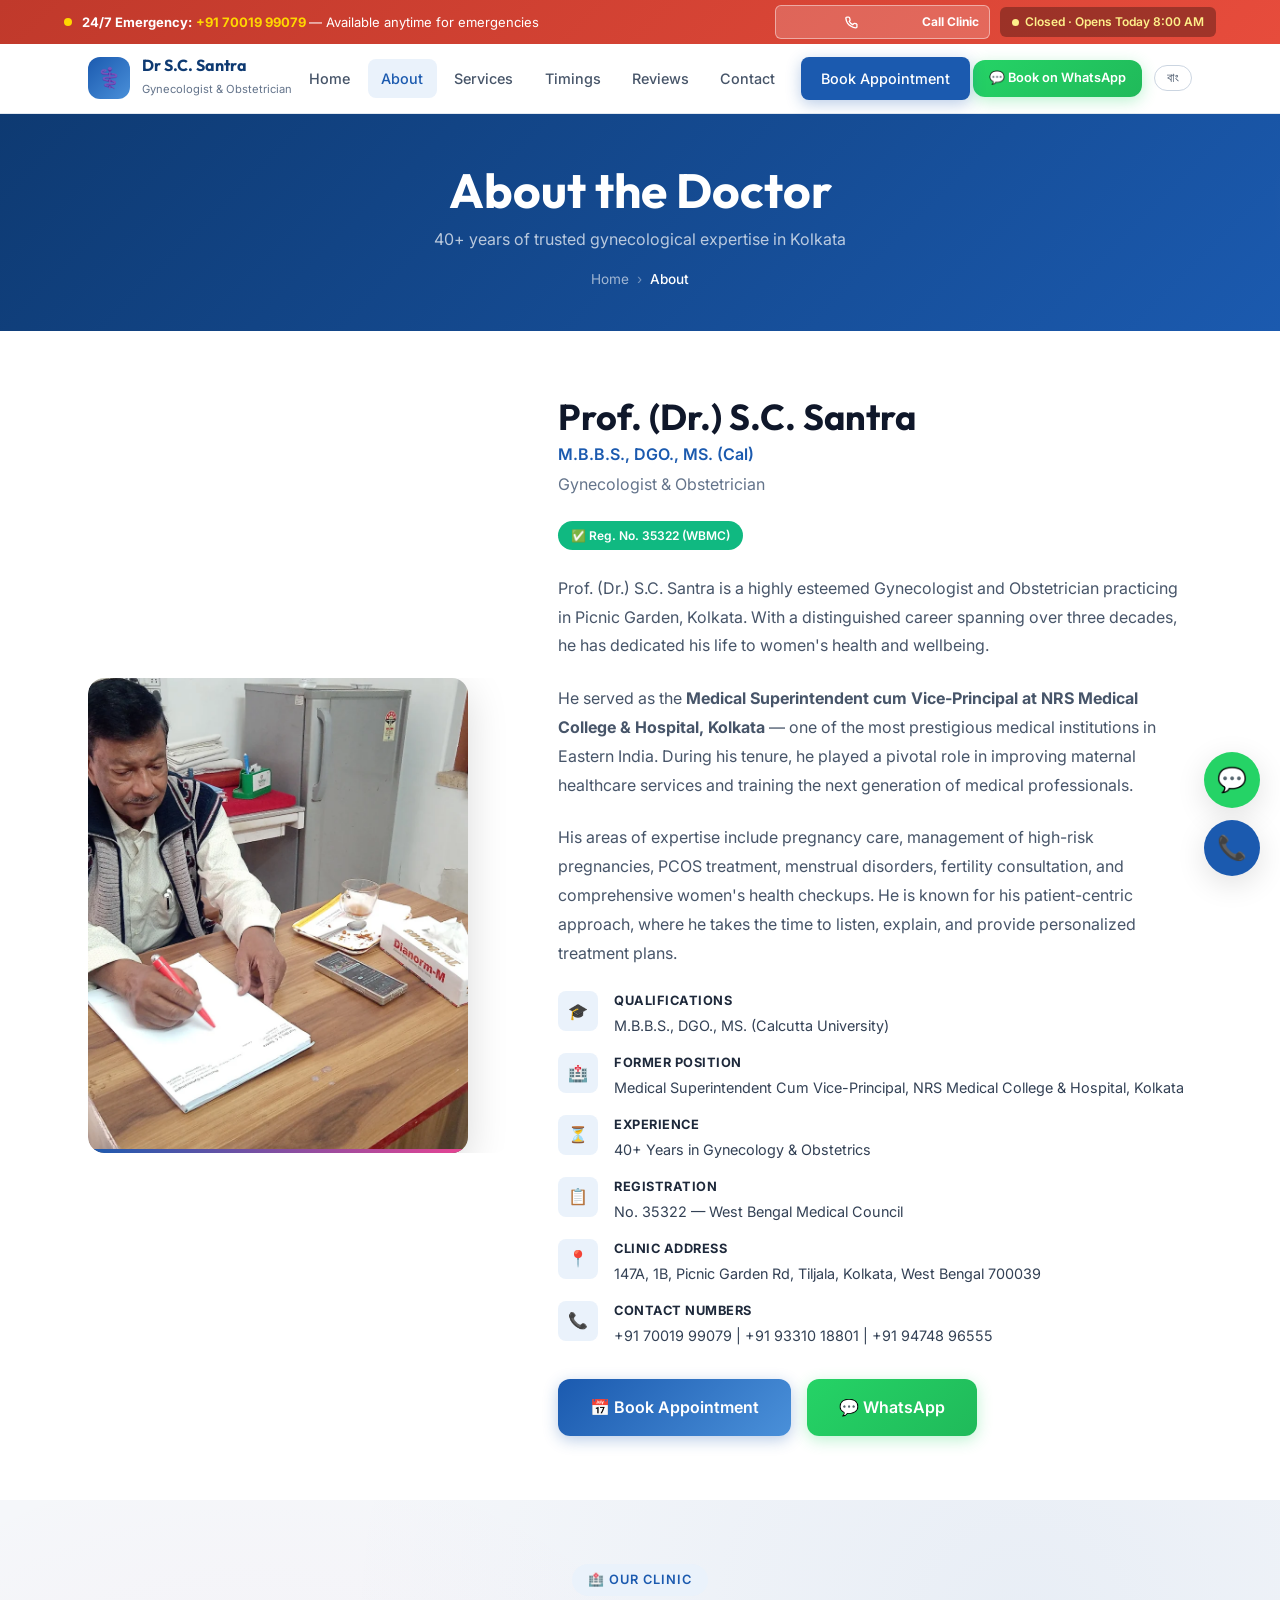
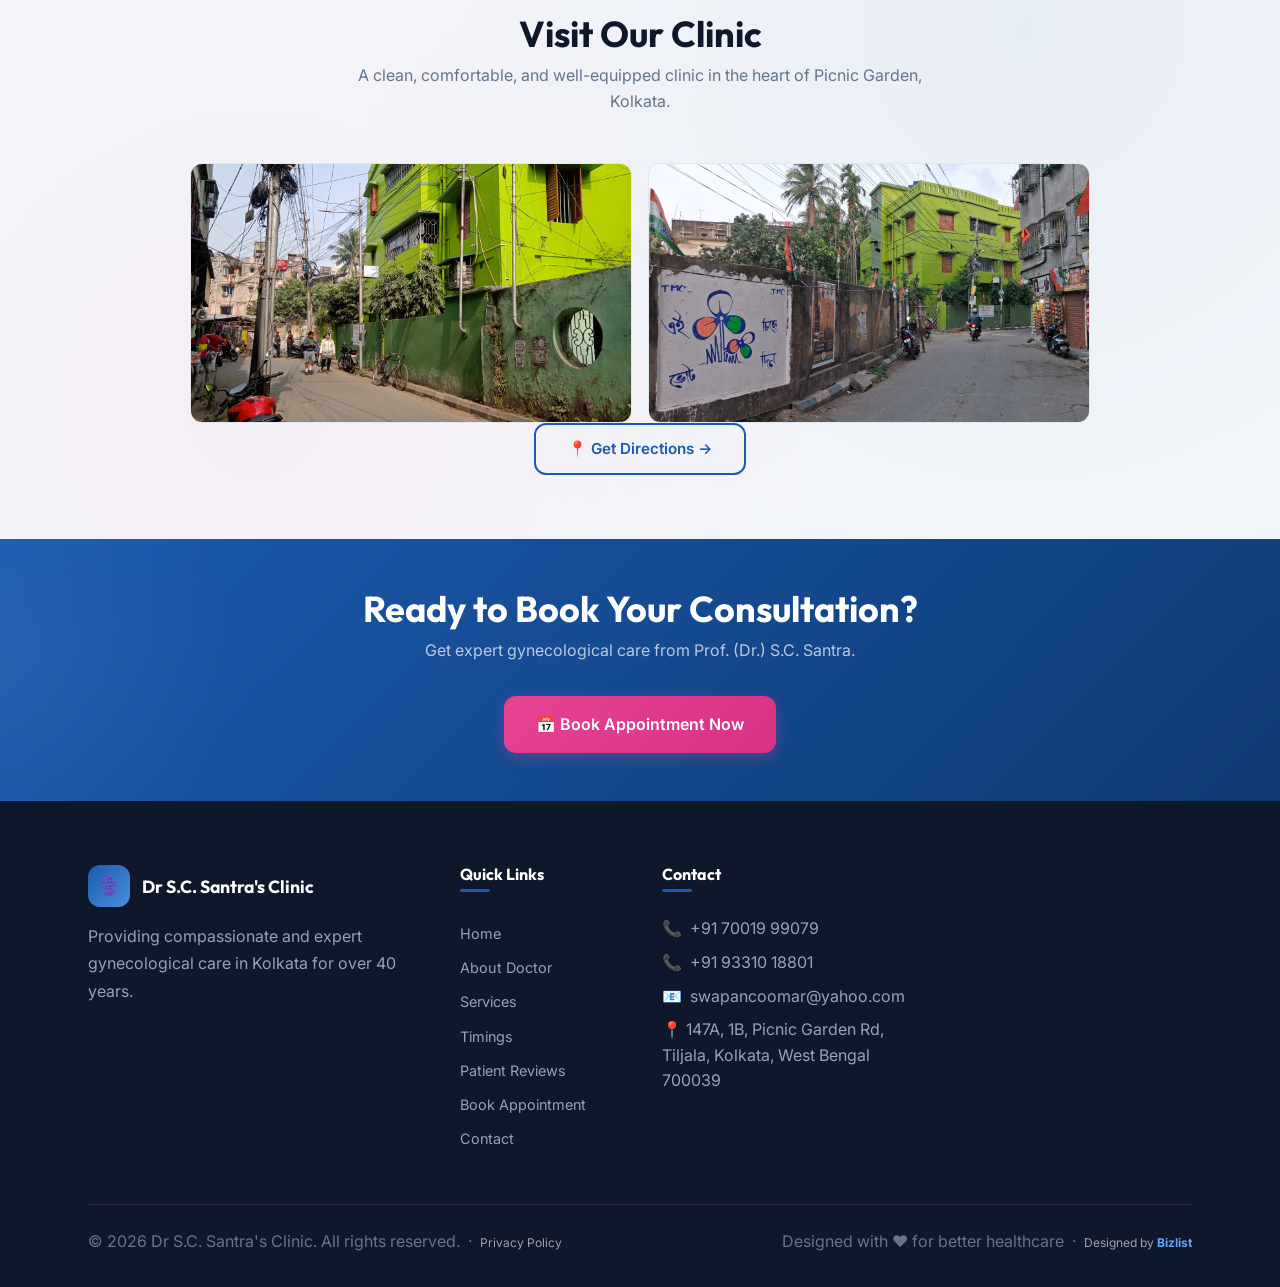
==== commit df98d7cf: "fix: grammar — add possessive apostrophe to Dr S.C. Santra's Clinic" ====
--- a/about.html
+++ b/about.html
@@ -207,7 +207,7 @@
             </div>
             <div class="clinic-photos fade-in"
                 style="max-width:900px;margin:0 auto; display: grid; gap: 1rem; grid-template-columns: repeat(auto-fit, minmax(280px, 1fr));">
-                <img src="images/clinic.jpg" alt="Dr S.C. Santra Clinic exterior" loading="lazy"
+                <img src="images/clinic.jpg" alt="Dr S.C. Santra's Clinic exterior" loading="lazy"
                     style="width: 100%; height: 260px; object-fit: cover; border-radius: 12px; border: 1px solid var(--gray-200);">
                 <img src="images/locationinfo.jpeg" alt="Clinic Location Info - Green Building" loading="lazy"
                     style="width: 100%; height: 260px; object-fit: cover; border-radius: 12px; border: 1px solid var(--gray-200);">
@@ -234,7 +234,7 @@
                 <div class="footer-brand">
                     <div class="footer-logo">
                         <div class="footer-logo-icon">⚕️</div>
-                        <h4>Dr S.C. Santra Clinic</h4>
+                        <h4>Dr S.C. Santra's Clinic</h4>
                     </div>
                     <p>Providing compassionate and expert gynecological care in Kolkata for over 40 years.</p>
                 </div>
@@ -263,7 +263,7 @@
 
 
             <div class="footer-bottom">
-                <p>© 2026 Dr S.C. Santra Clinic. All rights reserved. &nbsp;·&nbsp; <a href="privacy.html"
+                <p>© 2026 Dr S.C. Santra's Clinic. All rights reserved. &nbsp;·&nbsp; <a href="privacy.html"
                         style="color:#9ca3af;font-size:12px;">Privacy Policy</a></p>
                 <p>Designed with ❤️ for better healthcare &nbsp;·&nbsp; <a href="https://biz-list.vercel.app/" target="_blank" rel="noopener" style="color:#9ca3af;font-size:12px;text-decoration:none;">Designed by <strong style="color:#60a5fa;">Bizlist</strong></a></p>
             </div>
--- a/css/style.css
+++ b/css/style.css
@@ -3064,4 +3064,110 @@
     width: 40px;
     height: 40px;
   }
+}
+
+/* ============================================================
+   MOBILE CRITICAL FIXES — NAV, BANNER, FAQ
+   ============================================================ */
+
+/* FIX 1: Emergency banner — always visible */
+.emergency-banner {
+  position: relative;
+  z-index: 1100 !important;
+  display: block !important;
+  overflow: visible !important;
+}
+
+/* FIX 2: Nav overlay above sticky header */
+@media (max-width: 767px) {
+  .nav-links {
+    z-index: 1200 !important;
+    position: fixed !important;
+    top: 0 !important;
+    left: 0 !important;
+    right: 0 !important;
+    bottom: 0 !important;
+    width: 100vw !important;
+    height: 100vh !important;
+    height: 100dvh !important;
+    background: rgba(10, 22, 50, 0.96) !important;
+    backdrop-filter: blur(20px) !important;
+    -webkit-backdrop-filter: blur(20px) !important;
+    display: flex !important;
+    flex-direction: column !important;
+    justify-content: center !important;
+    align-items: center !important;
+    gap: 1.5rem !important;
+    padding: 5rem 2rem 3rem !important;
+    overflow-y: auto !important;
+    transform: translateX(100%) !important;
+    transition: transform 0.35s cubic-bezier(0.25, 0.46, 0.45, 0.94) !important;
+    pointer-events: none;
+  }
+
+  .nav-links.active {
+    transform: translateX(0) !important;
+    pointer-events: all !important;
+  }
+
+  .nav-links a {
+    color: #ffffff !important;
+    font-size: 1.25rem !important;
+    font-weight: 600 !important;
+    padding: 0.75rem 2.5rem !important;
+    width: 100% !important;
+    text-align: center !important;
+    border-radius: 12px !important;
+    transition: background 0.2s;
+    text-decoration: none !important;
+  }
+
+  .nav-links a:hover,
+  .nav-links a.active {
+    background: rgba(255, 255, 255, 0.15) !important;
+  }
+
+  .nav-links .btn-primary {
+    background: var(--primary) !important;
+    color: white !important;
+    width: 80% !important;
+    margin-top: 0.5rem !important;
+  }
+
+  .hamburger {
+    display: flex !important;
+    z-index: 1300 !important;
+    position: relative !important;
+  }
+
+  .hamburger.active span:nth-child(1) {
+    transform: translateY(7px) rotate(45deg);
+  }
+
+  .hamburger.active span:nth-child(2) {
+    opacity: 0;
+    transform: scaleX(0);
+  }
+
+  .hamburger.active span:nth-child(3) {
+    transform: translateY(-7px) rotate(-45deg);
+  }
+}
+
+/* FIX 3: FAQ accordion — no padding leak when closed */
+.faq-answer {
+  max-height: 0 !important;
+  overflow: hidden !important;
+  transition: max-height 0.4s ease !important;
+  padding: 0 !important;
+  font-size: inherit !important;
+}
+
+.faq-item.active .faq-answer {
+  max-height: 600px !important;
+}
+
+/* FIX 4: Header z-index stays below nav overlay */
+.header {
+  z-index: 1000 !important;
 }
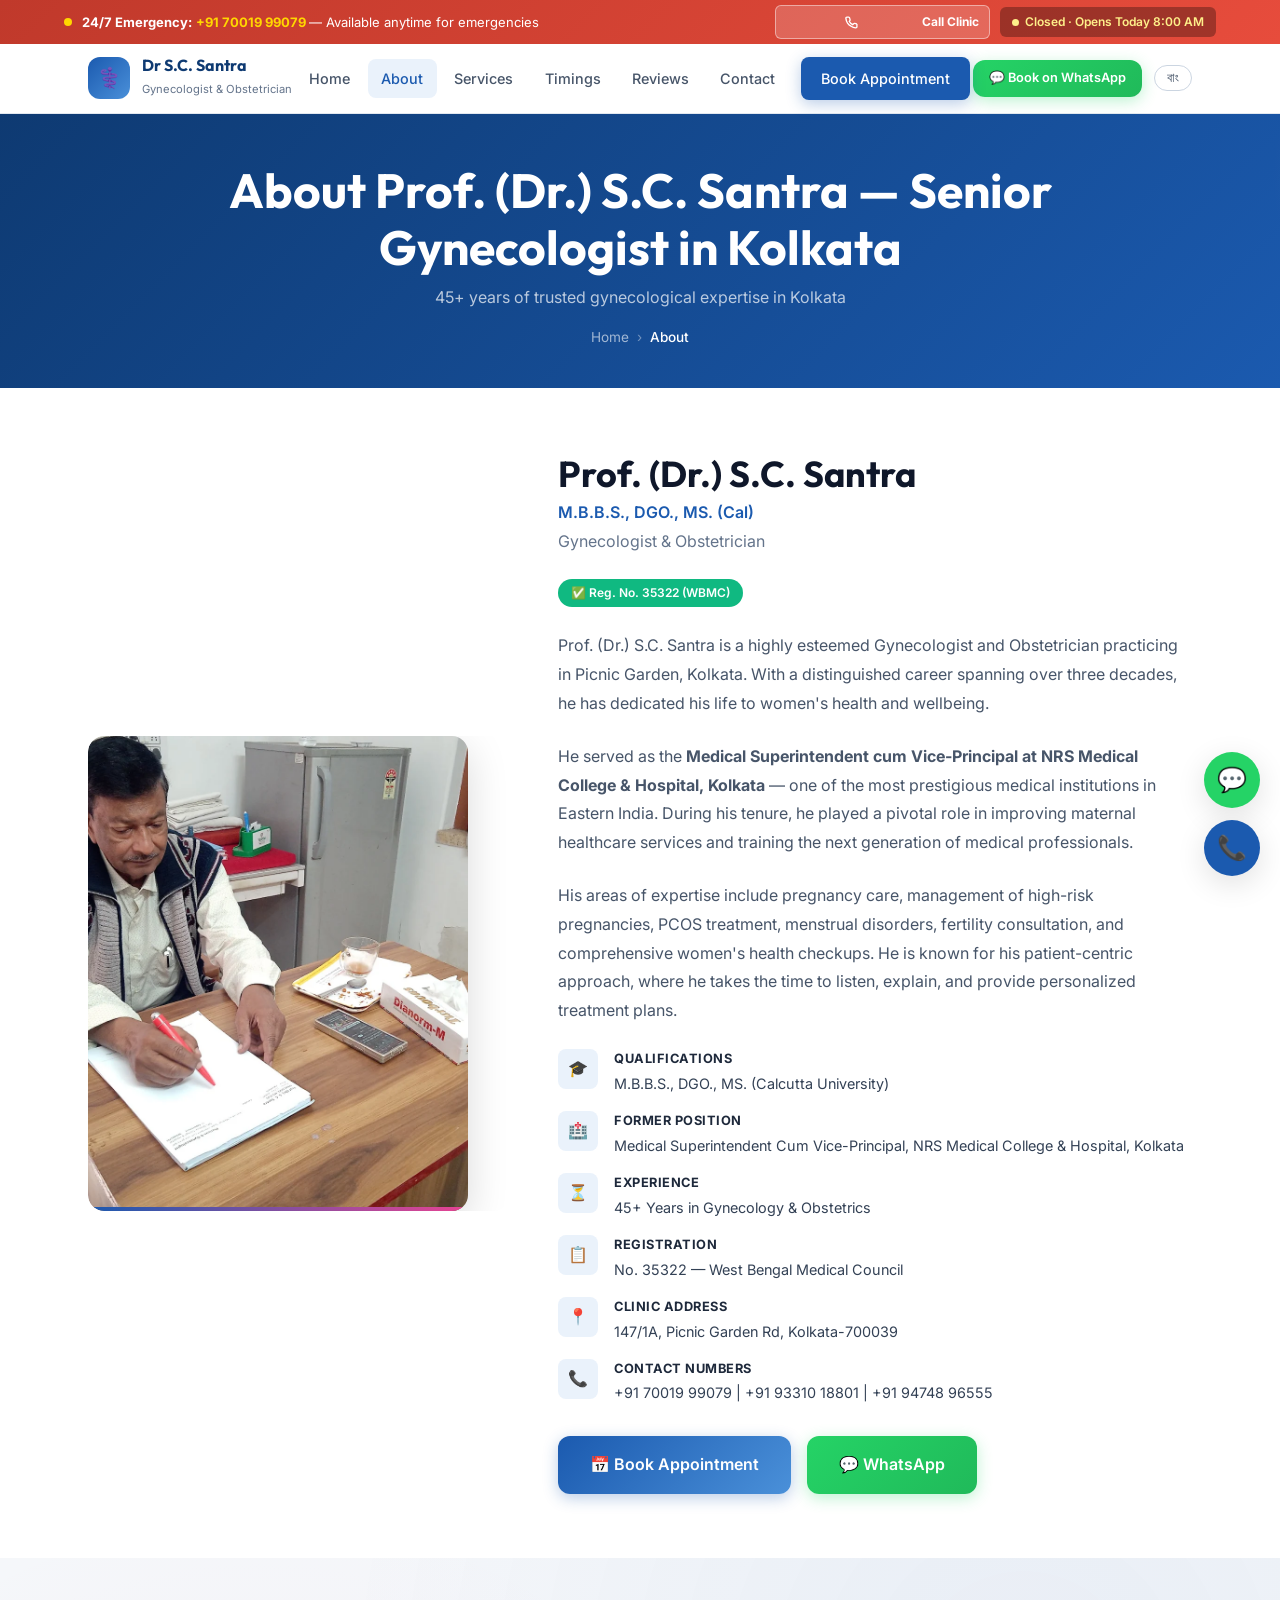
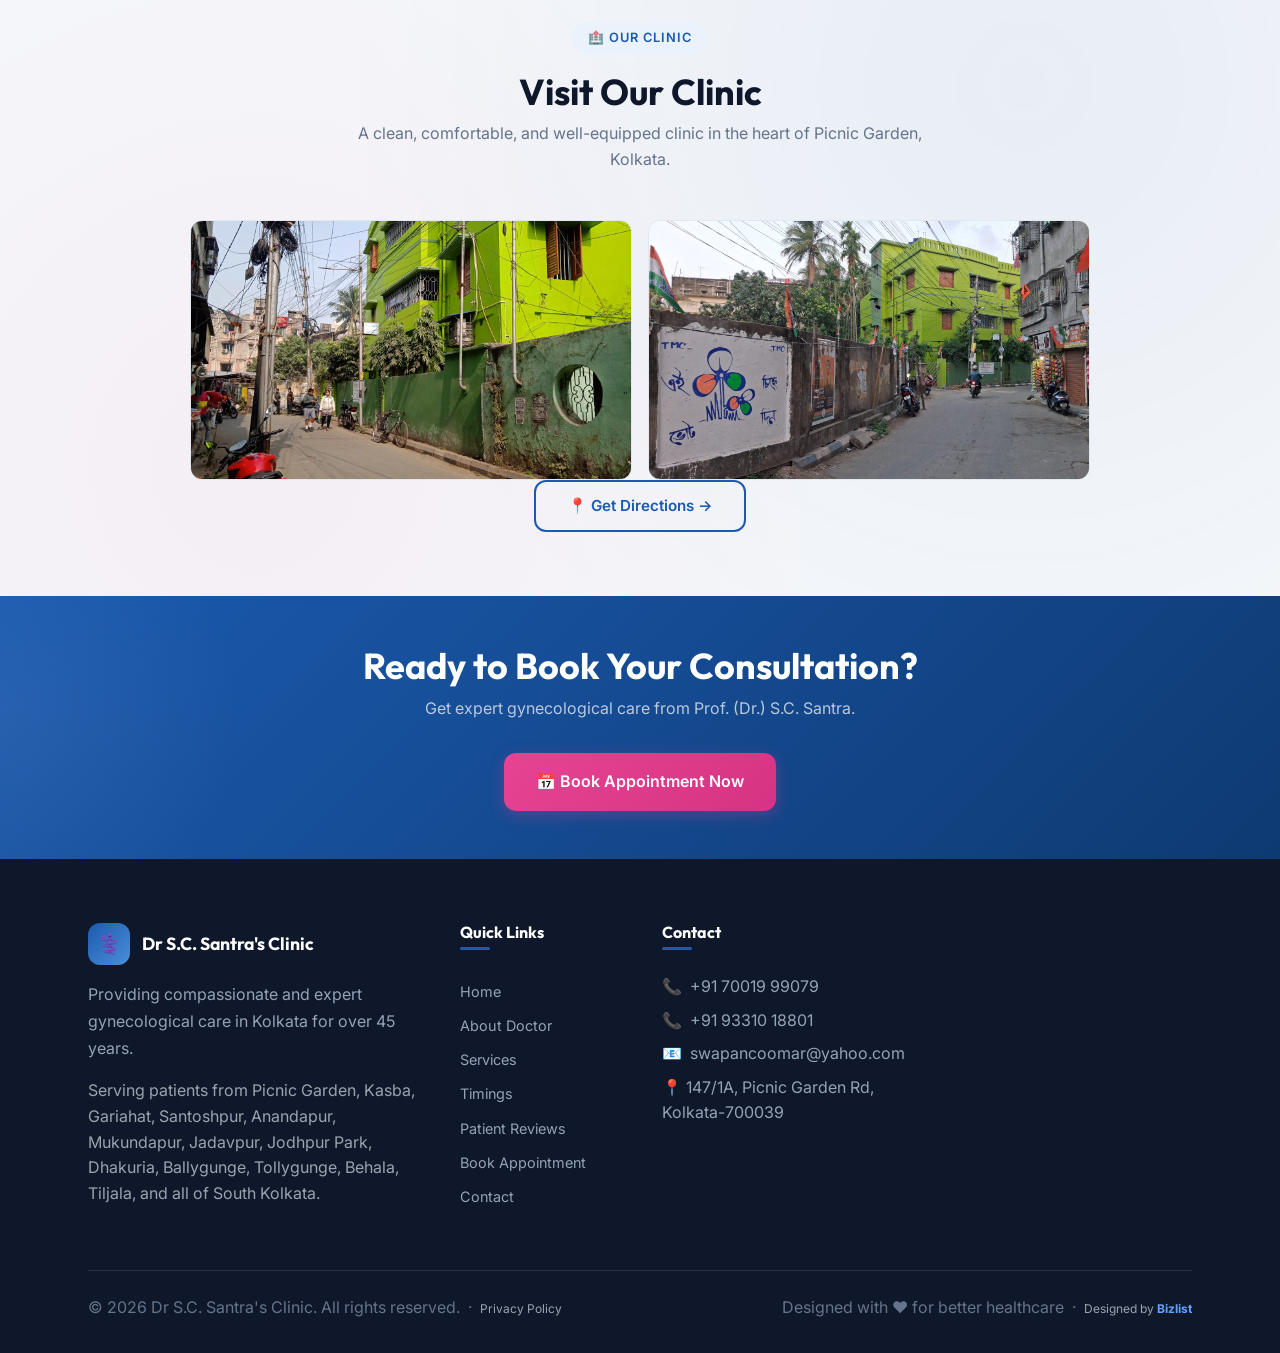
==== commit 7a17883b: "feat: full SEO optimization + infertility card + address update + stats update - Update patient coun" ====
--- a/about.html
+++ b/about.html
@@ -1,17 +1,35 @@
-<!DOCTYPE html>
+﻿<!DOCTYPE html>
 <html lang="en">
 
 <head>
     <meta charset="UTF-8">
     <meta name="viewport" content="width=device-width, initial-scale=1.0">
     <meta name="view-transition" content="same-origin">
-    <title>About Prof. (Dr.) S.C. Santra — Gynecologist in Kolkata</title>
-    <meta name="description"
-        content="Know more about Prof. (Dr.) S.C. Santra — MBBS, DGO, MS (Cal). Formerly Medical Superintendent, NRS Medical College & Hospital, Kolkata. 40+ years of experience in Gynecology & Obstetrics.">
-    <meta name="keywords"
-        content="Dr SC Santra Kolkata, NRS Medical College gynecologist, best gynecologist Picnic Garden, experienced lady doctor Kolkata">
-    <link rel="icon" type="image/svg+xml"
-        href="data:image/svg+xml,<svg xmlns='http://www.w3.org/2000/svg' viewBox='0 0 100 100'><text y='.9em' font-size='90'>⚕️</text></svg>">
+    <title>About Dr. S.C. Santra | Senior Gynecologist &amp; Obstetrician — NRS Medical College Kolkata</title>
+    <meta name="description" content="Learn about Prof. (Dr.) S.C. Santra — MBBS, DGO, MS (Cal), formerly Medical Superintendent at NRS Medical College &amp; Hospital, Kolkata. 45+ years of gynecological expertise in South Kolkata.">
+    <meta name="keywords" content="Dr SC Santra gynecologist Kolkata, NRS Medical College gynecologist, senior gynecologist Kolkata, obstetrician Kolkata, women doctor South Kolkata, MTP certified doctor Kolkata, experienced gynecologist Kolkata">
+    <meta name="author" content="Prof. (Dr.) S.C. Santra">
+    <meta name="robots" content="index, follow, max-snippet:-1, max-image-preview:large, max-video-preview:-1">
+    <meta name="geo.region" content="IN-WB">
+    <meta name="geo.placename" content="Kolkata">
+    <meta name="geo.position" content="22.5250;88.3850">
+    <meta name="ICBM" content="22.5250, 88.3850">
+    <meta name="theme-color" content="#1B5AAF">
+    <link rel="canonical" href="https://docdemo-chi.vercel.app/about.html">
+    <meta property="og:type" content="website">
+    <meta property="og:url" content="https://docdemo-chi.vercel.app/about.html">
+    <meta property="og:title" content="About Prof. (Dr.) S.C. Santra | Best Gynecologist Kolkata">
+    <meta property="og:description" content="45+ years of gynecological expertise. Formerly Medical Superintendent, NRS Medical College, Kolkata.">
+    <meta property="og:image" content="https://docdemo-chi.vercel.app/images/doctor-1.jpg">
+    <meta property="og:locale" content="en_IN">
+    <meta property="og:site_name" content="Dr. S.C. Santra Gynecology Clinic">
+    <meta name="twitter:card" content="summary_large_image">
+    <meta name="twitter:title" content="About Prof. (Dr.) S.C. Santra | Gynecologist Kolkata">
+    <meta name="twitter:description" content="45+ years experience. Formerly Medical Superintendent, NRS Medical College, Kolkata.">
+    <meta name="twitter:image" content="https://docdemo-chi.vercel.app/images/doctor-1.jpg">
+    <link rel="icon" type="image/svg+xml" href="data:image/svg+xml,<svg xmlns='http://www.w3.org/2000/svg' viewBox='0 0 100 100'><text y='.9em' font-size='90'>⚕️</text></svg>">
+    <link rel="preconnect" href="https://fonts.googleapis.com">
+    <link rel="dns-prefetch" href="https://fonts.googleapis.com">
     <link rel="stylesheet" href="css/style.css">
     <script type="application/ld+json">
     {
@@ -20,8 +38,18 @@
       "name": "Dr S.C. Santra Clinic",
       "telephone": ["+917001999079","+919331018801","+919474896555"],
       "email": "swapancoomar@yahoo.com",
-      "address": { "@type": "PostalAddress", "streetAddress": "147A, 1B, Picnic Garden Rd, Tiljala", "addressLocality": "Kolkata", "addressRegion": "West Bengal", "postalCode": "700039", "addressCountry": "IN" },
-      "aggregateRating": { "@type": "AggregateRating", "ratingValue": "5.0", "reviewCount": "3", "bestRating": "5" }
+      "address": { "@type": "PostalAddress", "streetAddress": "147/1A, Picnic Garden Rd", "addressLocality": "Kolkata", "addressRegion": "West Bengal", "postalCode": "700039", "addressCountry": "IN" },
+      "aggregateRating": { "@type": "AggregateRating", "ratingValue": "5.0", "reviewCount": "50000", "bestRating": "5" }
+    }
+    </script>
+    <script type="application/ld+json">
+    {
+      "@context": "https://schema.org",
+      "@type": "BreadcrumbList",
+      "itemListElement": [
+        {"@type": "ListItem", "position": 1, "name": "Home", "item": "https://docdemo-chi.vercel.app/"},
+        {"@type": "ListItem", "position": 2, "name": "About", "item": "https://docdemo-chi.vercel.app/about.html"}
+      ]
     }
     </script>
 </head>
@@ -95,8 +123,8 @@
     <!-- Page Header -->
     <section class="page-header">
         <div class="container">
-            <h1>About the Doctor</h1>
-            <p>40+ years of trusted gynecological expertise in Kolkata</p>
+            <h1>About Prof. (Dr.) S.C. Santra — Senior Gynecologist in Kolkata</h1>
+            <p>45+ years of trusted gynecological expertise in Kolkata</p>
             <div class="breadcrumb">
                 <a href="index.html">Home</a>
                 <span class="separator">›</span>
@@ -161,7 +189,7 @@
                             <div class="detail-icon">⏳</div>
                             <div class="detail-text">
                                 <strong>Experience</strong>
-                                40+ Years in Gynecology & Obstetrics
+                                45+ Years in Gynecology & Obstetrics
                             </div>
                         </div>
                         <div class="detail-item">
@@ -175,7 +203,7 @@
                             <div class="detail-icon">📍</div>
                             <div class="detail-text">
                                 <strong>Clinic Address</strong>
-                                147A, 1B, Picnic Garden Rd, Tiljala, Kolkata, West Bengal 700039
+                                147/1A, Picnic Garden Rd, Kolkata-700039
                             </div>
                         </div>
                         <div class="detail-item">
@@ -236,7 +264,8 @@
                         <div class="footer-logo-icon">⚕️</div>
                         <h4>Dr S.C. Santra's Clinic</h4>
                     </div>
-                    <p>Providing compassionate and expert gynecological care in Kolkata for over 40 years.</p>
+                    <p>Providing compassionate and expert gynecological care in Kolkata for over 45 years.</p>
+          <p style="font-size:0.78rem;color:#9ca3af;margin-top:0.5rem;line-height:1.6;">Serving patients from Picnic Garden, Kasba, Gariahat, Santoshpur, Anandapur, Mukundapur, Jadavpur, Jodhpur Park, Dhakuria, Ballygunge, Tollygunge, Behala, Tiljala, and all of South Kolkata.</p>
                 </div>
                 <div class="footer-section">
                     <h4>Quick Links</h4>
@@ -256,7 +285,7 @@
                         <p>📞 <a href="tel:+917001999079">+91 70019 99079</a></p>
                         <p>📞 <a href="tel:+919331018801">+91 93310 18801</a></p>
                         <p>📧 <a href="mailto:swapancoomar@yahoo.com">swapancoomar@yahoo.com</a></p>
-                        <p>📍 147A, 1B, Picnic Garden Rd, Tiljala, Kolkata, West Bengal 700039</p>
+                        <p>📍 147/1A, Picnic Garden Rd, Kolkata-700039</p>
                     </div>
                 </div>
             </div>
@@ -265,7 +294,10 @@
             <div class="footer-bottom">
                 <p>© 2026 Dr S.C. Santra's Clinic. All rights reserved. &nbsp;·&nbsp; <a href="privacy.html"
                         style="color:#9ca3af;font-size:12px;">Privacy Policy</a></p>
-                <p>Designed with ❤️ for better healthcare &nbsp;·&nbsp; <a href="https://biz-list.vercel.app/" target="_blank" rel="noopener" style="color:#9ca3af;font-size:12px;text-decoration:none;">Designed by <strong style="color:#60a5fa;">Bizlist</strong></a></p>
+                <p>Designed with ❤️ for better healthcare &nbsp;·&nbsp; <a href="https://biz-list.vercel.app/"
+                        target="_blank" rel="noopener"
+                        style="color:#9ca3af;font-size:12px;text-decoration:none;">Designed by <strong
+                            style="color:#60a5fa;">Bizlist</strong></a></p>
             </div>
         </div>
     </footer>
@@ -284,9 +316,9 @@
         style="display:none;position:fixed;bottom:90px;right:20px;width:42px;height:42px;border-radius:50%;background:#1B5AAF;color:#fff;border:none;cursor:pointer;font-size:18px;box-shadow:0 4px 12px rgba(0,0,0,0.15);z-index:999;align-items:center;justify-content:center;">↑</button>
     <script>(function () { const btt = document.getElementById('back-to-top'); window.addEventListener('scroll', () => { btt.style.display = window.scrollY > 300 ? 'flex' : 'none'; }, { passive: true }); })();</script>
 
-    <script src="js/utils.js"></script>
-    <script src="js/lang-bn.js"></script>
-    <script src="js/main.js"></script>
+    <script src="js/utils.js" defer></script>
+    <script src="js/lang-bn.js" defer></script>
+    <script src="js/main.js" defer></script>
 </body>
 
 </html>
